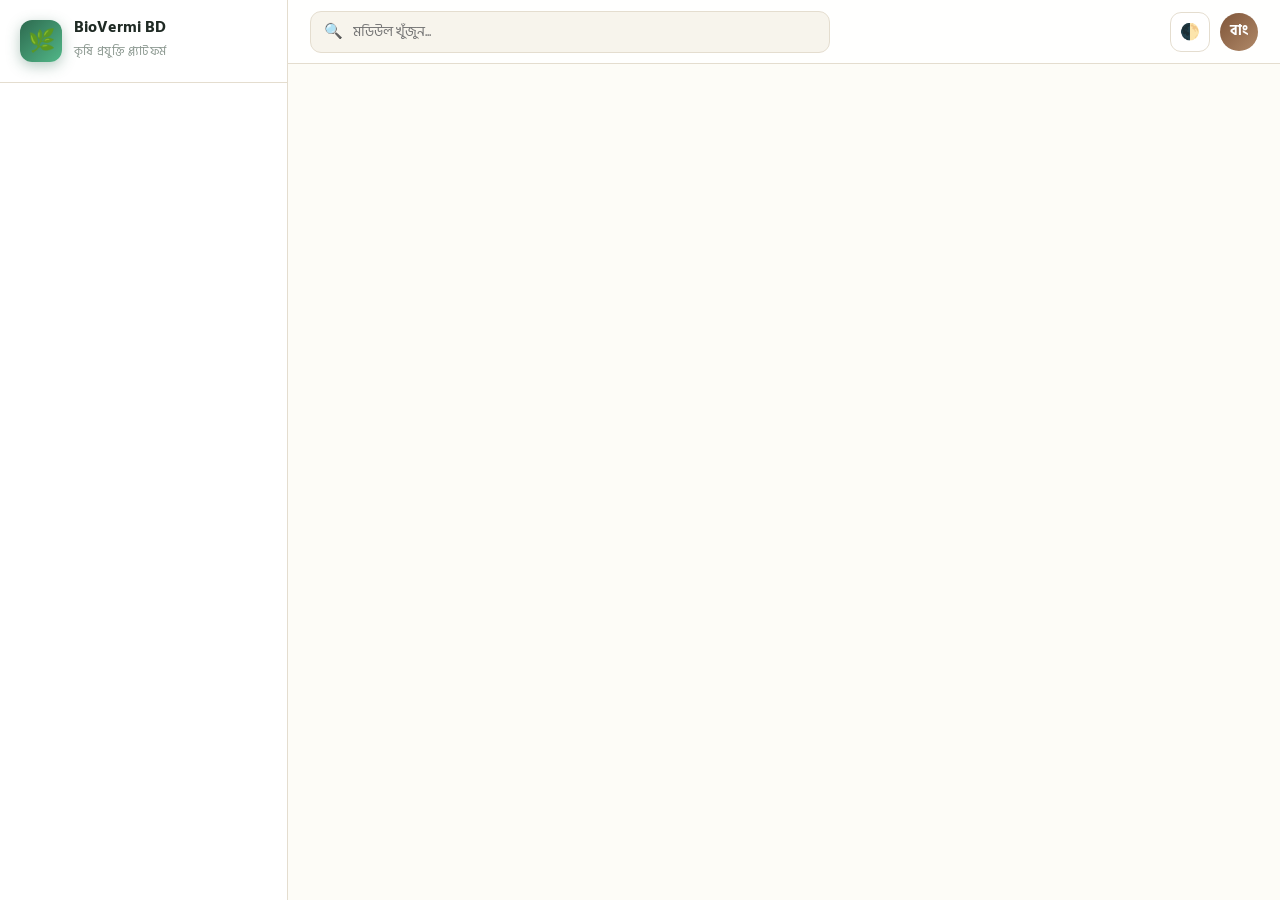
==== biogas.html @ 95ce4d58 "Add biogas.html with initial layout and structure" ====
<!DOCTYPE html>
<html lang="bn">
<head>
<meta charset="UTF-8">
<meta name="viewport" content="width=device-width, initial-scale=1.0">
<title>বায়োগ্যাস — BioVermi Bangladesh</title>
<link rel="stylesheet" href="style.css">
</head>
<body data-page="biogas">
<div class="app">
  <aside class="sidebar" id="sidebar">
    <div class="sidebar-brand">
      <div class="brand-mark">🌿</div>
      <div class="brand-text"><b>BioVermi BD</b><span>কৃষি প্রযুক্তি প্ল্যাটফর্ম</span></div>
    </div>
    <div class="sidebar-scroll"></div>
  </aside>
  <div class="main">
    <header class="topbar">
      <button class="icon-btn hamburger" data-sidebar-toggle>☰</button>
      <div class="search-wrap">
        <span class="s-ico">🔍</span>
        <input id="globalSearch" type="text" placeholder="মডিউল খুঁজুন...">
        <div class="search-results" id="searchResults"></div>
      </div>
      <div class="topbar-right">
        <button class="icon-btn" data-theme-toggle>🌓</button>
        <div class="avatar">বাং</div>
      </div>
    </header>
    <div class="content" id="page-content"></div>
  </div>
</div>
<script src="data.js"></script>
<script src="script.js"></script>
</body>
</html>
---- style.css ----
/* ============================================================
   BioVermi Bangladesh — Premium Design System
   ============================================================ */
@import url('https://fonts.googleapis.com/css2?family=Hind+Siliguri:wght@300;400;500;600;700&family=Inter:wght@300;400;500;600;700&display=swap');

:root{
  --forest:#1b4332; --leaf:#2d6a4f; --leaf-2:#40916c; --leaf-3:#52b788;
  --earth:#7f5539; --earth-2:#9c6644; --gold:#b08968;
  --warm-white:#fdfcf7; --beige:#f2ede3;
  --surface:#ffffff; --surface-2:#f7f4ec;
  --border:#e4ddcf; --border-2:#d9d1bf;
  --text:#1f2a24; --text-2:#4d5b53; --muted:#8a978f;
  --danger:#b23a48; --warn:#c07a1c; --ok:#2d6a4f; --info:#2c6e91;
  --shadow:0 1px 2px rgba(27,67,50,.06),0 4px 16px rgba(27,67,50,.06);
  --shadow-lg:0 10px 40px rgba(27,67,50,.14);
  --radius:14px; --radius-sm:10px; --radius-lg:22px;
  --sidebar-w:288px; --topbar-h:64px;
}
[data-theme="dark"]{
  --forest:#0f2e22; --leaf:#52b788; --leaf-2:#74c69d; --leaf-3:#95d5b2;
  --earth:#a07a52; --earth-2:#b08968; --gold:#d4a373;
  --warm-white:#0b120e; --beige:#111a15;
  --surface:#141e18; --surface-2:#18241d;
  --border:#243029; --border-2:#2e3d34;
  --text:#e9efe9; --text-2:#b3c2b8; --muted:#7f8f85;
  --danger:#e07a86; --warn:#e0a84a; --ok:#74c69d; --info:#6fb3d2;
  --shadow:0 1px 2px rgba(0,0,0,.4),0 4px 16px rgba(0,0,0,.35);
  --shadow-lg:0 10px 40px rgba(0,0,0,.55);
}

*{box-sizing:border-box;margin:0;padding:0}
html{scroll-behavior:smooth}
body{
  font-family:'Hind Siliguri','Inter',system-ui,sans-serif;
  background:var(--warm-white); color:var(--text);
  line-height:1.75; font-size:15.5px;
  transition:background .25s ease,color .25s ease;
}
h1,h2,h3,h4,h5{font-family:'Hind Siliguri','Inter',sans-serif;line-height:1.35;color:var(--text)}
h1{font-size:2rem;font-weight:700}
h2{font-size:1.45rem;font-weight:700}
h3{font-size:1.15rem;font-weight:600}
h4{font-size:1rem;font-weight:600}
a{color:var(--leaf-2);text-decoration:none}
a:hover{color:var(--leaf)}

/* ---------- Layout ---------- */
.app{display:flex;min-height:100vh}
.sidebar{
  width:var(--sidebar-w);flex-shrink:0;background:var(--surface);
  border-right:1px solid var(--border);position:fixed;top:0;left:0;bottom:0;
  display:flex;flex-direction:column;z-index:60;transition:transform .28s ease;
}
.sidebar-brand{
  display:flex;align-items:center;gap:12px;padding:18px 20px;
  border-bottom:1px solid var(--border);
}
.brand-mark{
  width:42px;height:42px;border-radius:12px;flex-shrink:0;
  background:linear-gradient(135deg,var(--leaf) 0%,var(--leaf-3) 100%);
  display:grid;place-items:center;color:#fff;font-size:22px;
  box-shadow:0 4px 14px rgba(45,106,79,.35);
}
.brand-text b{display:block;font-size:1rem;line-height:1.2}
.brand-text span{font-size:11.5px;color:var(--muted);letter-spacing:.3px}
.sidebar-scroll{overflow-y:auto;flex:1;padding:12px 10px 20px}
.sidebar-scroll::-webkit-scrollbar{width:6px}
.sidebar-scroll::-webkit-scrollbar-thumb{background:var(--border-2);border-radius:4px}
.nav-group{margin-bottom:6px}
.nav-group-title{
  font-size:11px;text-transform:uppercase;letter-spacing:1px;
  color:var(--muted);padding:12px 14px 6px;font-weight:600;
}
.nav-item{
  display:flex;align-items:center;gap:11px;padding:9px 13px;border-radius:10px;
  color:var(--text-2);font-size:14.2px;font-weight:500;cursor:pointer;
  transition:.18s; user-select:none;
}
.nav-item:hover{background:var(--surface-2);color:var(--leaf-2)}
.nav-item.active{background:linear-gradient(90deg,rgba(82,183,136,.16),rgba(82,183,136,.04));color:var(--leaf-2);font-weight:600}
.nav-item .ico{font-size:17px;width:22px;text-align:center;flex-shrink:0}
.nav-item .cnt{margin-left:auto;font-size:11px;background:var(--surface-2);color:var(--muted);padding:1px 7px;border-radius:20px}
.nav-sub{display:none;padding-left:8px}
.nav-sub.open{display:block}
.nav-sub .nav-item{padding:7px 13px 7px 40px;font-size:13.4px;color:var(--muted)}
.nav-sub .nav-item:hover{color:var(--leaf-2)}
.nav-sub .nav-item.completed::after{content:'✓';margin-left:auto;color:var(--leaf-3);font-weight:700}

.main{flex:1;margin-left:var(--sidebar-w);min-width:0;display:flex;flex-direction:column}
.topbar{
  height:var(--topbar-h);position:sticky;top:0;z-index:40;
  background:color-mix(in srgb,var(--surface) 85%,transparent);
  backdrop-filter:blur(14px);border-bottom:1px solid var(--border);
  display:flex;align-items:center;gap:14px;padding:0 22px;
}
.icon-btn{
  width:40px;height:40px;border-radius:11px;border:1px solid var(--border);
  background:var(--surface);color:var(--text-2);display:grid;place-items:center;
  cursor:pointer;font-size:16px;transition:.18s;
}
.icon-btn:hover{background:var(--surface-2);color:var(--leaf-2);border-color:var(--leaf-3)}
.hamburger{display:none}
.search-wrap{position:relative;flex:1;max-width:520px}
.search-wrap input{
  width:100%;height:42px;border-radius:11px;border:1px solid var(--border);
  background:var(--surface-2);padding:0 16px 0 42px;font-size:14px;color:var(--text);
  font-family:inherit;outline:none;transition:.18s;
}
.search-wrap input:focus{border-color:var(--leaf-3);background:var(--surface);box-shadow:0 0 0 4px rgba(82,183,136,.12)}
.search-wrap .s-ico{position:absolute;left:14px;top:50%;transform:translateY(-50%);color:var(--muted);font-size:15px}
.search-results{
  position:absolute;top:calc(100% + 8px);left:0;right:0;background:var(--surface);
  border:1px solid var(--border);border-radius:var(--radius);box-shadow:var(--shadow-lg);
  max-height:420px;overflow-y:auto;display:none;z-index:80;
}
.search-results.show{display:block}
.sr-item{padding:11px 16px;border-bottom:1px solid var(--border);cursor:pointer;display:flex;flex-direction:column;gap:2px}
.sr-item:last-child{border-bottom:none}
.sr-item:hover{background:var(--surface-2)}
.sr-item b{font-size:14px;font-weight:600}
.sr-item span{font-size:12.2px;color:var(--muted)}
.topbar-right{margin-left:auto;display:flex;align-items:center;gap:10px}
.avatar{
  width:38px;height:38px;border-radius:50%;background:linear-gradient(135deg,var(--earth),var(--gold));
  display:grid;place-items:center;color:#fff;font-weight:700;font-size:14px;
}

.content{padding:28px 30px 60px;max-width:1240px;width:100%;margin:0 auto}
.page-head{margin-bottom:22px}
.page-head .crumb{font-size:12.5px;color:var(--muted);margin-bottom:6px}
.page-head .crumb a{color:var(--muted)}
.page-head .crumb a:hover{color:var(--leaf-2)}
.page-head h1{margin-bottom:6px}
.page-head p{color:var(--text-2);max-width:760px}

/* ---------- Cards / Stats ---------- */
.card{background:var(--surface);border:1px solid var(--border);border-radius:var(--radius);box-shadow:var(--shadow)}
.card-pad{padding:20px}
.grid{display:grid;gap:16px}
.g4{grid-template-columns:repeat(4,1fr)}
.g3{grid-template-columns:repeat(3,1fr)}
.g2{grid-template-columns:repeat(2,1fr)}
.stat{
  padding:18px 18px 16px;position:relative;overflow:hidden;
  border-radius:var(--radius);background:var(--surface);border:1px solid var(--border);
  box-shadow:var(--shadow);transition:.2s;
}
.stat:hover{transform:translateY(-2px);box-shadow:var(--shadow-lg);border-color:var(--leaf-3)}
.stat .s-top{display:flex;align-items:center;gap:10px;margin-bottom:10px}
.stat .s-ico{width:36px;height:36px;border-radius:10px;display:grid;place-items:center;font-size:17px;background:rgba(82,183,136,.14);color:var(--leaf-2)}
.stat.earth .s-ico{background:rgba(176,137,104,.18);color:var(--earth-2)}
.stat.info .s-ico{background:rgba(44,110,145,.15);color:var(--info)}
.stat.warn .s-ico{background:rgba(192,122,28,.15);color:var(--warn)}
.stat.danger .s-ico{background:rgba(178,58,72,.13);color:var(--danger)}
.stat .s-label{font-size:12.6px;color:var(--muted);font-weight:500}
.stat .s-value{font-size:1.55rem;font-weight:700;line-height:1.2;letter-spacing:-.3px}
.stat .s-sub{font-size:12px;color:var(--muted);margin-top:3px}
.stat .s-tag{position:absolute;top:14px;right:14px;font-size:10px;letter-spacing:.5px;padding:2px 8px;border-radius:20px;background:var(--surface-2);color:var(--muted);text-transform:uppercase;font-weight:600}
.stat .s-tag.real{background:rgba(82,183,136,.18);color:var(--leaf-2)}
.stat .s-tag.demo{background:rgba(192,122,28,.18);color:var(--warn)}

/* ---------- Buttons ---------- */
.btn{
  display:inline-flex;align-items:center;justify-content:center;gap:8px;
  height:42px;padding:0 18px;border-radius:11px;border:1px solid transparent;
  font-family:inherit;font-size:14px;font-weight:600;cursor:pointer;transition:.18s;
  text-decoration:none;white-space:nowrap;
}
.btn-primary{background:linear-gradient(135deg,var(--leaf),var(--leaf-3));color:#fff;box-shadow:0 4px 14px rgba(45,106,79,.28)}
.btn-primary:hover{filter:brightness(1.06);color:#fff;transform:translateY(-1px)}
.btn-ghost{background:var(--surface);border-color:var(--border);color:var(--text-2)}
.btn-ghost:hover{background:var(--surface-2);color:var(--leaf-2);border-color:var(--leaf-3)}
.btn-sm{height:34px;padding:0 13px;font-size:13px;border-radius:9px}
.btn-danger{background:rgba(178,58,72,.1);color:var(--danger);border-color:rgba(178,58,72,.3)}
.btn-danger:hover{background:rgba(178,58,72,.18)}

/* ---------- Hero ---------- */
.hero{
  position:relative;overflow:hidden;border-radius:var(--radius-lg);
  padding:44px 40px;margin-bottom:28px;
  background:
    radial-gradient(120% 120% at 100% 0%,rgba(82,183,136,.20),transparent 55%),
    radial-gradient(120% 120% at 0% 100%,rgba(176,137,104,.16),transparent 55%),
    linear-gradient(135deg,#1b4332 0%,#2d6a4f 55%,#40916c 100%);
  color:#fff;box-shadow:var(--shadow-lg);
}
.hero::after{
  content:'';position:absolute;right:-80px;bottom:-120px;width:340px;height:340px;
  border-radius:50%;background:radial-gradient(circle,rgba(255,255,255,.12),transparent 70%);
}
.hero .eyebrow{display:inline-flex;align-items:center;gap:8px;font-size:12px;letter-spacing:1.4px;text-transform:uppercase;background:rgba(255,255,255,.14);padding:5px 14px;border-radius:20px;margin-bottom:16px;font-weight:600}
.hero h1{color:#fff;font-size:2.2rem;max-width:720px;line-height:1.28;margin-bottom:12px}
.hero p{color:rgba(255,255,255,.86);max-width:640px;margin-bottom:22px}
.hero-actions{display:flex;gap:12px;flex-wrap:wrap}
.hero .btn-primary{background:#fff;color:var(--forest);box-shadow:0 6px 20px rgba(0,0,0,.2)}
.hero .btn-primary:hover{background:#f4f9f5}
.hero .btn-ghost{background:rgba(255,255,255,.12);border-color:rgba(255,255,255,.3);color:#fff}
.hero .btn-ghost:hover{background:rgba(255,255,255,.2);color:#fff}

/* ---------- Module cards ---------- */
.mod-grid{display:grid;grid-template-columns:repeat(auto-fill,minmax(280px,1fr));gap:16px}
.mod-card{
  padding:20px;border-radius:var(--radius);background:var(--surface);
  border:1px solid var(--border);box-shadow:var(--shadow);cursor:pointer;
  transition:.2s;display:flex;flex-direction:column;gap:10px;position:relative;
}
.mod-card:hover{transform:translateY(-3px);box-shadow:var(--shadow-lg);border-color:var(--leaf-3)}
.mod-card .num{
  width:38px;height:38px;border-radius:10px;background:rgba(82,183,136,.14);
  color:var(--leaf-2);display:grid;place-items:center;font-weight:700;font-size:14px;
}
.mod-card h4{font-size:1rem;line-height:1.4}
.mod-card p{font-size:13px;color:var(--text-2);line-height:1.6;margin:0}
.mod-card .meta{margin-top:auto;display:flex;gap:12px;font-size:11.8px;color:var(--muted);padding-top:8px;border-top:1px dashed var(--border)}
.mod-card .done-badge{position:absolute;top:16px;right:16px;font-size:11px;background:rgba(82,183,136,.16);color:var(--leaf-2);padding:2px 9px;border-radius:20px;font-weight:600}

/* ---------- Lesson layout ---------- */
.lesson-layout{display:grid;grid-template-columns:1fr 260px;gap:28px;align-items:start}
.lesson-main{min-width:0}
.lesson-toc{
  position:sticky;top:calc(var(--topbar-h) + 20px);background:var(--surface);
  border:1px solid var(--border);border-radius:var(--radius);padding:16px;font-size:13px;
}
.lesson-toc b{display:block;font-size:12px;text-transform:uppercase;letter-spacing:1px;color:var(--muted);margin-bottom:10px}
.lesson-toc a{display:block;padding:6px 8px;border-radius:7px;color:var(--text-2);font-size:12.8px;line-height:1.4;border-left:2px solid transparent}
.lesson-toc a:hover{background:var(--surface-2);color:var(--leaf-2)}
.lesson-toc a.active{color:var(--leaf-2);border-left-color:var(--leaf-3);background:rgba(82,183,136,.08);font-weight:600}

.objectives{
  background:linear-gradient(135deg,rgba(82,183,136,.10),rgba(176,137,104,.07));
  border:1px solid rgba(82,183,136,.28);border-radius:var(--radius);padding:20px 22px;margin-bottom:24px;
}
.objectives h3{display:flex;align-items:center;gap:8px;margin-bottom:10px;font-size:1.05rem}
.objectives ul{margin:0;padding-left:20px}
.objectives li{margin-bottom:5px;font-size:14px;color:var(--text-2)}

.lesson-meta{display:flex;gap:18px;flex-wrap:wrap;font-size:13px;color:var(--muted);margin:12px 0 22px;padding-bottom:18px;border-bottom:1px solid var(--border)}
.lesson-meta span{display:inline-flex;align-items:center;gap:6px}

.lesson-section{margin-bottom:32px;scroll-margin-top:90px}
.lesson-section h2{
  display:flex;align-items:center;gap:10px;padding-bottom:10px;margin-bottom:14px;
  border-bottom:2px solid var(--border);font-size:1.3rem;
}
.lesson-section h2::before{
  content:'';width:6px;height:22px;border-radius:3px;
  background:linear-gradient(180deg,var(--leaf-3),var(--leaf));flex-shrink:0;
}
.lesson-section p{margin-bottom:12px;color:var(--text-2);font-size:15px}
.lesson-section ul,.lesson-section ol{margin:10px 0 16px 22px;color:var(--text-2)}
.lesson-section li{margin-bottom:6px;font-size:14.6px}

.table-wrap{overflow-x:auto;margin:16px 0;border:1px solid var(--border);border-radius:var(--radius-sm)}
table{width:100%;border-collapse:collapse;font-size:13.6px;background:var(--surface);min-width:520px}
th,td{padding:10px 13px;text-align:left;border-bottom:1px solid var(--border);vertical-align:top}
th{background:var(--surface-2);font-weight:600;color:var(--text);font-size:12.6px;text-transform:uppercase;letter-spacing:.4px}
tr:last-child td{border-bottom:none}
tbody tr:hover{background:rgba(82,183,136,.05)}

.callout{
  border-radius:var(--radius-sm);padding:15px 18px;margin:16px 0;
  border-left:4px solid var(--info);background:rgba(44,110,145,.08);font-size:14px;
}
.callout.warn{border-color:var(--warn);background:rgba(192,122,28,.09)}
.callout.danger{border-color:var(--danger);background:rgba(178,58,72,.08)}
.callout.ok{border-color:var(--ok);background:rgba(45,106,79,.08)}
.callout b{display:block;margin-bottom:4px}

.term-inline{
  border-bottom:1.5px dotted var(--leaf-2);cursor:help;color:var(--leaf-2);font-weight:600;
}

.refs{font-size:13px;color:var(--text-2)}
.refs li{margin-bottom:6px}

.lesson-nav{display:flex;justify-content:space-between;gap:12px;margin-top:36px;padding-top:22px;border-top:1px solid var(--border)}
.lesson-nav a{flex:1;max-width:48%}
.lesson-nav .lbl{display:block;font-size:11px;color:var(--muted);text-transform:uppercase;letter-spacing:.6px;margin-bottom:2px}
.lesson-nav .ttl{font-size:13.6px;font-weight:600;color:var(--text)}

/* ---------- Forms / Calculators ---------- */
.field{margin-bottom:14px}
.field label{display:block;font-size:13px;font-weight:600;margin-bottom:6px;color:var(--text)}
.field .hint{font-size:11.6px;color:var(--muted);margin-top:4px}
.input,select.input{
  width:100%;height:44px;border-radius:10px;border:1px solid var(--border);
  background:var(--surface-2);padding:0 14px;font-size:14px;color:var(--text);font-family:inherit;outline:none;transition:.16s;
}
.input:focus{border-color:var(--leaf-3);background:var(--surface);box-shadow:0 0 0 4px rgba(82,183,136,.13)}
.input.invalid{border-color:var(--danger);background:rgba(178,58,72,.05)}
.err{font-size:12px;color:var(--danger);margin-top:4px;display:none}
.err.show{display:block}

.calc-grid{display:grid;grid-template-columns:1fr 1fr;gap:16px}
.calc-result{
  background:linear-gradient(135deg,rgba(82,183,136,.12),rgba(45,106,79,.06));
  border:1px solid rgba(82,183,136,.3);border-radius:var(--radius);padding:20px;margin-top:16px;
}
.calc-result h4{margin-bottom:12px;display:flex;align-items:center;gap:8px;justify-content:space-between}
.res-row{display:flex;justify-content:space-between;padding:8px 0;border-bottom:1px dashed var(--border);font-size:14px}
.res-row:last-child{border-bottom:none}
.res-row span:first-child{color:var(--text-2)}
.res-row span:last-child{font-weight:700;color:var(--leaf-2)}
.res-badge{font-size:10px;background:var(--surface-2);color:var(--muted);padding:2px 8px;border-radius:20px;letter-spacing:.5px;text-transform:uppercase;font-weight:600}
.res-badge.measured{background:rgba(44,110,145,.16);color:var(--info)}

.steps{font-size:12.6px;color:var(--text-2);background:var(--surface);border:1px dashed var(--border-2);border-radius:10px;padding:12px 14px;margin-top:12px;font-family:'Inter',monospace;line-height:1.7}
.steps code{color:var(--leaf-2);font-weight:600}

.tabs{display:flex;gap:6px;flex-wrap:wrap;margin-bottom:18px;border-bottom:1px solid var(--border);padding-bottom:12px}
.tab{
  padding:7px 15px;border-radius:9px;font-size:13.4px;font-weight:600;cursor:pointer;
  color:var(--text-2);border:1px solid transparent;transition:.16s;background:transparent;font-family:inherit;
}
.tab:hover{background:var(--surface-2);color:var(--leaf-2)}
.tab.active{background:rgba(82,183,136,.14);color:var(--leaf-2);border-color:rgba(82,183,136,.3)}

/* ---------- Charts ---------- */
.chart-box{position:relative;height:280px;width:100%}

/* ---------- Tasks ---------- */
.task{
  display:flex;align-items:center;gap:11px;padding:11px 4px;border-bottom:1px solid var(--border);font-size:14px;
}
.task:last-child{border-bottom:none}
.task input[type=checkbox]{width:17px;height:17px;accent-color:var(--leaf-2);cursor:pointer;flex-shrink:0}
.task.done span{text-decoration:line-through;color:var(--muted)}
.task .badge{margin-left:auto;font-size:10.5px;padding:2px 9px;border-radius:20px;font-weight:600}
.badge-high{background:rgba(178,58,72,.14);color:var(--danger)}
.badge-med{background:rgba(192,122,28,.14);color:var(--warn)}
.badge-low{background:rgba(44,110,145,.14);color:var(--info)}

/* ---------- Glossary ---------- */
.gloss-item{padding:16px 18px;border-bottom:1px solid var(--border)}
.gloss-item:last-child{border-bottom:none}
.gloss-item b{font-size:15px;display:block;margin-bottom:2px}
.gloss-item .bn{font-size:13px;color:var(--leaf-2);font-weight:600;margin-bottom:5px}
.gloss-item p{font-size:13.6px;color:var(--text-2);margin:0}

/* ---------- Toast ---------- */
.toast-wrap{position:fixed;bottom:24px;right:24px;z-index:200;display:flex;flex-direction:column;gap:10px}
.toast{
  background:var(--surface);border:1px solid var(--border);border-left:4px solid var(--leaf-3);
  padding:12px 18px;border-radius:11px;box-shadow:var(--shadow-lg);font-size:13.6px;
  animation:slideIn .3s ease;min-width:240px;max-width:340px;
}
.toast.error{border-left-color:var(--danger)}
.toast.warn{border-left-color:var(--warn)}
@keyframes slideIn{from{transform:translateX(30px);opacity:0}to{transform:translateX(0);opacity:1}}

/* ---------- Progress bar ---------- */
.progress{height:8px;border-radius:20px;background:var(--surface-2);overflow:hidden;margin-top:8px}
.progress > div{height:100%;background:linear-gradient(90deg,var(--leaf-3),var(--leaf));border-radius:20px;transition:width .4s ease}

/* ---------- Empty state ---------- */
.empty{text-align:center;padding:50px 20px;color:var(--muted)}
.empty .em{font-size:40px;margin-bottom:10px}

/* ---------- Responsive ---------- */
@media(max-width:1180px){
  .g4{grid-template-columns:repeat(2,1fr)}
  .lesson-layout{grid-template-columns:1fr}
  .lesson-toc{display:none}
}
@media(max-width:900px){
  .g3{grid-template-columns:repeat(2,1fr)}
  .hero{padding:32px 24px}
  .hero h1{font-size:1.7rem}
}
@media(max-width:760px){
  :root{--sidebar-w:270px}
  .sidebar{transform:translateX(-100%);box-shadow:var(--shadow-lg)}
  .sidebar.open{transform:translateX(0)}
  .main{margin-left:0}
  .hamburger{display:grid}
  .content{padding:20px 16px 60px}
  .g4,.g3,.g2,.calc-grid{grid-template-columns:1fr}
  .search-wrap{max-width:none}
  .mod-grid{grid-template-columns:1fr}
  .hero h1{font-size:1.5rem}
  .lesson-section h2{font-size:1.15rem}
}
@media print{
  .sidebar,.topbar,.lesson-toc,.lesson-nav,.hero-actions,.btn{display:none!important}
  .main{margin:0}
  .content{padding:0}
  .card,.lesson-section{box-shadow:none;border-color:#ccc}
}
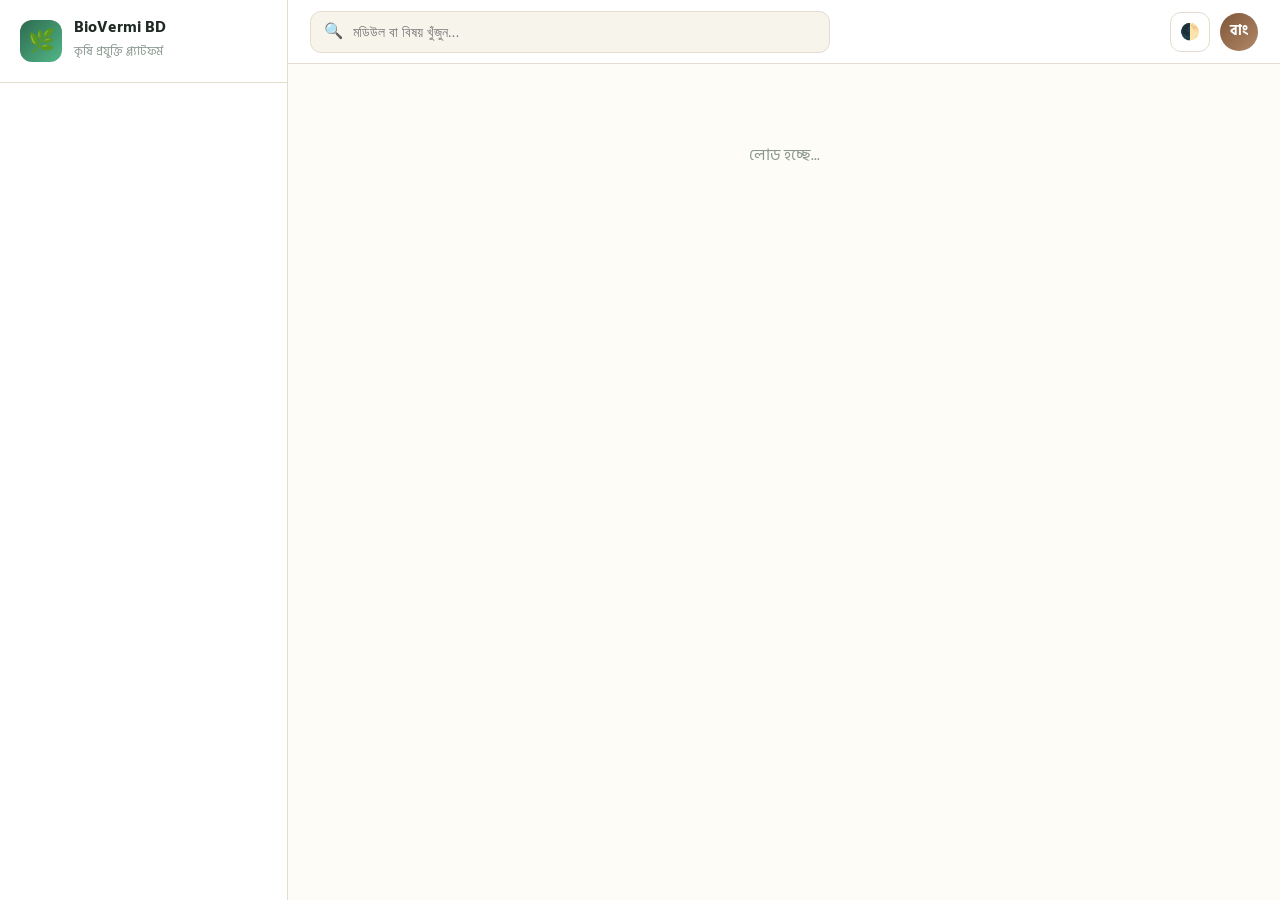
==== commit 4749d920: "Enhance HTML head with SEO improvements Added meta description and updated title for SEO." ====
--- a/biogas.html
+++ b/biogas.html
@@ -1,37 +1,75 @@
 <!DOCTYPE html>
 <html lang="bn">
 <head>
-<meta charset="UTF-8">
-<meta name="viewport" content="width=device-width, initial-scale=1.0">
-<title>বায়োগ্যাস — BioVermi Bangladesh</title>
-<link rel="stylesheet" href="style.css">
+  <meta charset="UTF-8">
+  <meta name="viewport" content="width=device-width, initial-scale=1.0">
+  <title>বায়োগ্যাস মডিউল — BioVermi Bangladesh</title>
+  <meta name="description" content="বায়োগ্যাস উৎপাদন, প্ল্যান্ট ডিজাইন, কাঁচামাল প্রস্তুতি এবং Digestate ব্যবস্থাপনার সম্পূর্ণ বাংলা গাইড।">
+  
+  <!-- ফন্ট -->
+  <link rel="preconnect" href="https://fonts.googleapis.com">
+  <link rel="preconnect" href="https://fonts.gstatic.com" crossorigin>
+  <link href="https://fonts.googleapis.com/css2?family=Hind+Siliguri:wght@300;400;500;600;700&family=Inter:wght@400;500;600&display=swap" rel="stylesheet">
+  
+  <!-- মেইন CSS -->
+  <link rel="stylesheet" href="style.css">
 </head>
-<body data-page="biogas">
+<body data-page="biogas"> <!-- data-page এট্রিবিউটটি script.js-কে জানাবে যে এটি বায়োগ্যাস পেজ -->
+
 <div class="app">
+  
+  <!-- ================= সাইডবার ================= -->
   <aside class="sidebar" id="sidebar">
     <div class="sidebar-brand">
       <div class="brand-mark">🌿</div>
-      <div class="brand-text"><b>BioVermi BD</b><span>কৃষি প্রযুক্তি প্ল্যাটফর্ম</span></div>
+      <div class="brand-text">
+        <b>BioVermi BD</b>
+        <span>কৃষি প্রযুক্তি প্ল্যাটফর্ম</span>
+      </div>
     </div>
-    <div class="sidebar-scroll"></div>
+    <!-- সাইডবারের মেনু script.js থেকে ডাইনামিকালি লোড হবে -->
+    <div class="sidebar-scroll" id="sidebar-nav">
+      <!-- JS Placeholder -->
+    </div>
   </aside>
+
+  <!-- ================= মূল কন্টেন্ট ================= -->
   <div class="main">
+    
+    <!-- টপবার -->
     <header class="topbar">
-      <button class="icon-btn hamburger" data-sidebar-toggle>☰</button>
+      <button class="icon-btn hamburger" onclick="toggleSidebar()" aria-label="মেনু">☰</button>
+      
       <div class="search-wrap">
         <span class="s-ico">🔍</span>
-        <input id="globalSearch" type="text" placeholder="মডিউল খুঁজুন...">
+        <input type="text" id="globalSearch" placeholder="মডিউল বা বিষয় খুঁজুন..." autocomplete="off">
         <div class="search-results" id="searchResults"></div>
       </div>
+
       <div class="topbar-right">
-        <button class="icon-btn" data-theme-toggle>🌓</button>
-        <div class="avatar">বাং</div>
+        <button class="icon-btn" onclick="toggleTheme()" title="ডার্ক/লাইট মোড" aria-label="থিম পরিবর্তন">🌓</button>
+        <div class="avatar" title="ব্যবহারকারী">বাং</div>
       </div>
     </header>
-    <div class="content" id="page-content"></div>
+
+    <!-- ডাইনামিক কন্টেন্ট এরিয়া -->
+    <main class="content" id="page-content">
+      <!-- 
+        এই ডিভের ভেতরে script.js ফাইলটি ডাইনামিকালি কন্টেন্ট লোড করবে। 
+        যদি URL-এ ?module=b1 থাকে, তবে মডিউল ১ এর বিস্তারিত আসবে। 
+        যদি শুধু biogas.html থাকে, তবে ১৬টি বায়োগ্যাস মডিউলের তালিকা আসবে। 
+      -->
+      <div style="text-align: center; padding: 50px; color: var(--muted);">
+        <p>লোড হচ্ছে...</p>
+      </div>
+    </main>
+    
   </div>
 </div>
+
+<!-- গ্লোবাল জাভাস্ক্রিপ্ট ফাইল সমূহ -->
 <script src="data.js"></script>
 <script src="script.js"></script>
+
 </body>
 </html>
--- a/style.css
+++ b/style.css
@@ -1,6 +1,3 @@
-/* ============================================================
-   BioVermi Bangladesh — Premium Design System
-   ============================================================ */
 @import url('https://fonts.googleapis.com/css2?family=Hind+Siliguri:wght@300;400;500;600;700&family=Inter:wght@300;400;500;600;700&display=swap');
 
 :root{
@@ -27,362 +24,100 @@
   --shadow:0 1px 2px rgba(0,0,0,.4),0 4px 16px rgba(0,0,0,.35);
   --shadow-lg:0 10px 40px rgba(0,0,0,.55);
 }
-
 *{box-sizing:border-box;margin:0;padding:0}
 html{scroll-behavior:smooth}
-body{
-  font-family:'Hind Siliguri','Inter',system-ui,sans-serif;
-  background:var(--warm-white); color:var(--text);
-  line-height:1.75; font-size:15.5px;
-  transition:background .25s ease,color .25s ease;
-}
-h1,h2,h3,h4,h5{font-family:'Hind Siliguri','Inter',sans-serif;line-height:1.35;color:var(--text)}
-h1{font-size:2rem;font-weight:700}
-h2{font-size:1.45rem;font-weight:700}
-h3{font-size:1.15rem;font-weight:600}
-h4{font-size:1rem;font-weight:600}
-a{color:var(--leaf-2);text-decoration:none}
-a:hover{color:var(--leaf)}
+body{font-family:'Hind Siliguri','Inter',sans-serif;background:var(--warm-white);color:var(--text);line-height:1.75;font-size:15.5px;transition:background .25s,color .25s;}
+h1,h2,h3,h4{line-height:1.35;color:var(--text)} h1{font-size:2rem;font-weight:700} h2{font-size:1.45rem;font-weight:700} h3{font-size:1.15rem;font-weight:600}
+a{color:var(--leaf-2);text-decoration:none} button{font-family:inherit;cursor:pointer;border:none;background:none;color:inherit}
 
-/* ---------- Layout ---------- */
+/* Layout */
 .app{display:flex;min-height:100vh}
-.sidebar{
-  width:var(--sidebar-w);flex-shrink:0;background:var(--surface);
-  border-right:1px solid var(--border);position:fixed;top:0;left:0;bottom:0;
-  display:flex;flex-direction:column;z-index:60;transition:transform .28s ease;
-}
-.sidebar-brand{
-  display:flex;align-items:center;gap:12px;padding:18px 20px;
-  border-bottom:1px solid var(--border);
-}
-.brand-mark{
-  width:42px;height:42px;border-radius:12px;flex-shrink:0;
-  background:linear-gradient(135deg,var(--leaf) 0%,var(--leaf-3) 100%);
-  display:grid;place-items:center;color:#fff;font-size:22px;
-  box-shadow:0 4px 14px rgba(45,106,79,.35);
-}
-.brand-text b{display:block;font-size:1rem;line-height:1.2}
-.brand-text span{font-size:11.5px;color:var(--muted);letter-spacing:.3px}
+.sidebar{width:var(--sidebar-w);flex-shrink:0;background:var(--surface);border-right:1px solid var(--border);position:fixed;top:0;left:0;bottom:0;display:flex;flex-direction:column;z-index:60;transition:transform .28s ease;}
+.sidebar-brand{display:flex;align-items:center;gap:12px;padding:18px 20px;border-bottom:1px solid var(--border);}
+.brand-mark{width:42px;height:42px;border-radius:12px;background:linear-gradient(135deg,var(--leaf),var(--leaf-3));display:grid;place-items:center;color:#fff;font-size:22px;}
+.brand-text b{display:block;font-size:1rem;line-height:1.2} .brand-text span{font-size:11.5px;color:var(--muted);}
 .sidebar-scroll{overflow-y:auto;flex:1;padding:12px 10px 20px}
-.sidebar-scroll::-webkit-scrollbar{width:6px}
-.sidebar-scroll::-webkit-scrollbar-thumb{background:var(--border-2);border-radius:4px}
-.nav-group{margin-bottom:6px}
-.nav-group-title{
-  font-size:11px;text-transform:uppercase;letter-spacing:1px;
-  color:var(--muted);padding:12px 14px 6px;font-weight:600;
-}
-.nav-item{
-  display:flex;align-items:center;gap:11px;padding:9px 13px;border-radius:10px;
-  color:var(--text-2);font-size:14.2px;font-weight:500;cursor:pointer;
-  transition:.18s; user-select:none;
-}
+.sidebar-scroll::-webkit-scrollbar{width:6px} .sidebar-scroll::-webkit-scrollbar-thumb{background:var(--border-2);border-radius:4px}
+.nav-group{margin-bottom:6px} .nav-group-title{font-size:11px;text-transform:uppercase;letter-spacing:1px;color:var(--muted);padding:12px 14px 6px;font-weight:600;}
+.nav-item{display:flex;align-items:center;gap:11px;padding:9px 13px;border-radius:10px;color:var(--text-2);font-size:14.2px;font-weight:500;cursor:pointer;transition:.18s;}
 .nav-item:hover{background:var(--surface-2);color:var(--leaf-2)}
 .nav-item.active{background:linear-gradient(90deg,rgba(82,183,136,.16),rgba(82,183,136,.04));color:var(--leaf-2);font-weight:600}
 .nav-item .ico{font-size:17px;width:22px;text-align:center;flex-shrink:0}
-.nav-item .cnt{margin-left:auto;font-size:11px;background:var(--surface-2);color:var(--muted);padding:1px 7px;border-radius:20px}
-.nav-sub{display:none;padding-left:8px}
-.nav-sub.open{display:block}
 .nav-sub .nav-item{padding:7px 13px 7px 40px;font-size:13.4px;color:var(--muted)}
-.nav-sub .nav-item:hover{color:var(--leaf-2)}
-.nav-sub .nav-item.completed::after{content:'✓';margin-left:auto;color:var(--leaf-3);font-weight:700}
+.main{flex:1;margin-left:var(--sidebar-w);min-width:0;display:flex;flex-direction:column}
 
-.main{flex:1;margin-left:var(--sidebar-w);min-width:0;display:flex;flex-direction:column}
-.topbar{
-  height:var(--topbar-h);position:sticky;top:0;z-index:40;
-  background:color-mix(in srgb,var(--surface) 85%,transparent);
-  backdrop-filter:blur(14px);border-bottom:1px solid var(--border);
-  display:flex;align-items:center;gap:14px;padding:0 22px;
-}
-.icon-btn{
-  width:40px;height:40px;border-radius:11px;border:1px solid var(--border);
-  background:var(--surface);color:var(--text-2);display:grid;place-items:center;
-  cursor:pointer;font-size:16px;transition:.18s;
-}
-.icon-btn:hover{background:var(--surface-2);color:var(--leaf-2);border-color:var(--leaf-3)}
+/* Topbar */
+.topbar{height:var(--topbar-h);position:sticky;top:0;z-index:40;background:var(--surface);border-bottom:1px solid var(--border);display:flex;align-items:center;gap:14px;padding:0 22px;}
+.icon-btn{width:40px;height:40px;border-radius:11px;border:1px solid var(--border);background:var(--surface);color:var(--text-2);display:grid;place-items:center;font-size:16px;}
+.icon-btn:hover{background:var(--surface-2);color:var(--leaf-2);}
 .hamburger{display:none}
 .search-wrap{position:relative;flex:1;max-width:520px}
-.search-wrap input{
-  width:100%;height:42px;border-radius:11px;border:1px solid var(--border);
-  background:var(--surface-2);padding:0 16px 0 42px;font-size:14px;color:var(--text);
-  font-family:inherit;outline:none;transition:.18s;
-}
-.search-wrap input:focus{border-color:var(--leaf-3);background:var(--surface);box-shadow:0 0 0 4px rgba(82,183,136,.12)}
-.search-wrap .s-ico{position:absolute;left:14px;top:50%;transform:translateY(-50%);color:var(--muted);font-size:15px}
-.search-results{
-  position:absolute;top:calc(100% + 8px);left:0;right:0;background:var(--surface);
-  border:1px solid var(--border);border-radius:var(--radius);box-shadow:var(--shadow-lg);
-  max-height:420px;overflow-y:auto;display:none;z-index:80;
-}
+.search-wrap input{width:100%;height:42px;border-radius:11px;border:1px solid var(--border);background:var(--surface-2);padding:0 16px 0 42px;font-size:14px;color:var(--text);outline:none;}
+.search-wrap input:focus{border-color:var(--leaf-3);background:var(--surface);}
+.search-wrap .s-ico{position:absolute;left:14px;top:50%;transform:translateY(-50%);color:var(--muted);}
+.search-results{position:absolute;top:calc(100% + 8px);left:0;right:0;background:var(--surface);border:1px solid var(--border);border-radius:var(--radius);box-shadow:var(--shadow-lg);max-height:420px;overflow-y:auto;display:none;z-index:80;}
 .search-results.show{display:block}
-.sr-item{padding:11px 16px;border-bottom:1px solid var(--border);cursor:pointer;display:flex;flex-direction:column;gap:2px}
-.sr-item:last-child{border-bottom:none}
-.sr-item:hover{background:var(--surface-2)}
-.sr-item b{font-size:14px;font-weight:600}
-.sr-item span{font-size:12.2px;color:var(--muted)}
-.topbar-right{margin-left:auto;display:flex;align-items:center;gap:10px}
-.avatar{
-  width:38px;height:38px;border-radius:50%;background:linear-gradient(135deg,var(--earth),var(--gold));
-  display:grid;place-items:center;color:#fff;font-weight:700;font-size:14px;
-}
+.sr-item{padding:11px 16px;border-bottom:1px solid var(--border);cursor:pointer;display:flex;flex-direction:column;}
+.sr-item:hover{background:var(--surface-2)} .sr-item b{font-size:14px;} .sr-item span{font-size:12.2px;color:var(--muted);}
+.topbar-right{margin-left:auto;display:flex;align-items:center;gap:10px;}
+.avatar{width:38px;height:38px;border-radius:50%;background:linear-gradient(135deg,var(--earth),var(--gold));display:grid;place-items:center;color:#fff;font-weight:700;font-size:14px;}
+.content{padding:28px 30px 60px;max-width:1240px;width:100%;margin:0 auto}
 
-.content{padding:28px 30px 60px;max-width:1240px;width:100%;margin:0 auto}
-.page-head{margin-bottom:22px}
-.page-head .crumb{font-size:12.5px;color:var(--muted);margin-bottom:6px}
-.page-head .crumb a{color:var(--muted)}
-.page-head .crumb a:hover{color:var(--leaf-2)}
-.page-head h1{margin-bottom:6px}
-.page-head p{color:var(--text-2);max-width:760px}
+/* UI Elements */
+.card{background:var(--surface);border:1px solid var(--border);border-radius:var(--radius);box-shadow:var(--shadow);}
+.card-pad{padding:20px} .grid{display:grid;gap:16px} .g4{grid-template-columns:repeat(4,1fr)} .g3{grid-template-columns:repeat(3,1fr)} .g2{grid-template-columns:repeat(2,1fr)}
+.stat{padding:18px 18px 16px;position:relative;border-radius:var(--radius);background:var(--surface);border:1px solid var(--border);box-shadow:var(--shadow);}
+.stat .s-top{display:flex;align-items:center;gap:10px;margin-bottom:10px} .stat .s-ico{width:36px;height:36px;border-radius:10px;display:grid;place-items:center;font-size:17px;background:rgba(82,183,136,.14);color:var(--leaf-2)}
+.stat.info .s-ico{background:rgba(44,110,145,.15);color:var(--info)} .stat.earth .s-ico{background:rgba(176,137,104,.18);color:var(--earth-2)} .stat.warn .s-ico{background:rgba(192,122,28,.15);color:var(--warn)}
+.stat .s-label{font-size:12.6px;color:var(--muted);font-weight:500} .stat .s-value{font-size:1.55rem;font-weight:700;line-height:1.2} .stat .s-sub{font-size:12px;color:var(--muted);margin-top:3px}
 
-/* ---------- Cards / Stats ---------- */
-.card{background:var(--surface);border:1px solid var(--border);border-radius:var(--radius);box-shadow:var(--shadow)}
-.card-pad{padding:20px}
-.grid{display:grid;gap:16px}
-.g4{grid-template-columns:repeat(4,1fr)}
-.g3{grid-template-columns:repeat(3,1fr)}
-.g2{grid-template-columns:repeat(2,1fr)}
-.stat{
-  padding:18px 18px 16px;position:relative;overflow:hidden;
-  border-radius:var(--radius);background:var(--surface);border:1px solid var(--border);
-  box-shadow:var(--shadow);transition:.2s;
-}
-.stat:hover{transform:translateY(-2px);box-shadow:var(--shadow-lg);border-color:var(--leaf-3)}
-.stat .s-top{display:flex;align-items:center;gap:10px;margin-bottom:10px}
-.stat .s-ico{width:36px;height:36px;border-radius:10px;display:grid;place-items:center;font-size:17px;background:rgba(82,183,136,.14);color:var(--leaf-2)}
-.stat.earth .s-ico{background:rgba(176,137,104,.18);color:var(--earth-2)}
-.stat.info .s-ico{background:rgba(44,110,145,.15);color:var(--info)}
-.stat.warn .s-ico{background:rgba(192,122,28,.15);color:var(--warn)}
-.stat.danger .s-ico{background:rgba(178,58,72,.13);color:var(--danger)}
-.stat .s-label{font-size:12.6px;color:var(--muted);font-weight:500}
-.stat .s-value{font-size:1.55rem;font-weight:700;line-height:1.2;letter-spacing:-.3px}
-.stat .s-sub{font-size:12px;color:var(--muted);margin-top:3px}
-.stat .s-tag{position:absolute;top:14px;right:14px;font-size:10px;letter-spacing:.5px;padding:2px 8px;border-radius:20px;background:var(--surface-2);color:var(--muted);text-transform:uppercase;font-weight:600}
-.stat .s-tag.real{background:rgba(82,183,136,.18);color:var(--leaf-2)}
-.stat .s-tag.demo{background:rgba(192,122,28,.18);color:var(--warn)}
+.btn{display:inline-flex;align-items:center;justify-content:center;gap:8px;height:42px;padding:0 18px;border-radius:11px;font-size:14px;font-weight:600;transition:.18s;}
+.btn-primary{background:linear-gradient(135deg,var(--leaf),var(--leaf-3));color:#fff;} .btn-primary:hover{transform:translateY(-1px);filter:brightness(1.05);}
+.btn-ghost{background:var(--surface);border:1px solid var(--border);color:var(--text-2)} .btn-ghost:hover{background:var(--surface-2);color:var(--leaf-2);border-color:var(--leaf-3)}
+.btn-sm{height:32px;padding:0 12px;font-size:12.5px;}
 
-/* ---------- Buttons ---------- */
-.btn{
-  display:inline-flex;align-items:center;justify-content:center;gap:8px;
-  height:42px;padding:0 18px;border-radius:11px;border:1px solid transparent;
-  font-family:inherit;font-size:14px;font-weight:600;cursor:pointer;transition:.18s;
-  text-decoration:none;white-space:nowrap;
-}
-.btn-primary{background:linear-gradient(135deg,var(--leaf),var(--leaf-3));color:#fff;box-shadow:0 4px 14px rgba(45,106,79,.28)}
-.btn-primary:hover{filter:brightness(1.06);color:#fff;transform:translateY(-1px)}
-.btn-ghost{background:var(--surface);border-color:var(--border);color:var(--text-2)}
-.btn-ghost:hover{background:var(--surface-2);color:var(--leaf-2);border-color:var(--leaf-3)}
-.btn-sm{height:34px;padding:0 13px;font-size:13px;border-radius:9px}
-.btn-danger{background:rgba(178,58,72,.1);color:var(--danger);border-color:rgba(178,58,72,.3)}
-.btn-danger:hover{background:rgba(178,58,72,.18)}
+.hero{position:relative;border-radius:var(--radius-lg);padding:44px 40px;margin-bottom:28px;background:linear-gradient(135deg,#1b4332 0%,#2d6a4f 55%,#40916c 100%);color:#fff;box-shadow:var(--shadow-lg);}
+.hero .eyebrow{display:inline-block;font-size:12px;background:rgba(255,255,255,.14);padding:5px 14px;border-radius:20px;margin-bottom:16px;}
+.hero h1{color:#fff;font-size:2.2rem;max-width:720px;line-height:1.28;margin-bottom:12px;} .hero p{color:rgba(255,255,255,.86);max-width:640px;margin-bottom:22px;}
+.hero-actions{display:flex;gap:12px;flex-wrap:wrap;} .hero .btn-primary{background:#fff;color:var(--forest);} .hero .btn-ghost{background:rgba(255,255,255,.12);border-color:rgba(255,255,255,.3);color:#fff;}
 
-/* ---------- Hero ---------- */
-.hero{
-  position:relative;overflow:hidden;border-radius:var(--radius-lg);
-  padding:44px 40px;margin-bottom:28px;
-  background:
-    radial-gradient(120% 120% at 100% 0%,rgba(82,183,136,.20),transparent 55%),
-    radial-gradient(120% 120% at 0% 100%,rgba(176,137,104,.16),transparent 55%),
-    linear-gradient(135deg,#1b4332 0%,#2d6a4f 55%,#40916c 100%);
-  color:#fff;box-shadow:var(--shadow-lg);
-}
-.hero::after{
-  content:'';position:absolute;right:-80px;bottom:-120px;width:340px;height:340px;
-  border-radius:50%;background:radial-gradient(circle,rgba(255,255,255,.12),transparent 70%);
-}
-.hero .eyebrow{display:inline-flex;align-items:center;gap:8px;font-size:12px;letter-spacing:1.4px;text-transform:uppercase;background:rgba(255,255,255,.14);padding:5px 14px;border-radius:20px;margin-bottom:16px;font-weight:600}
-.hero h1{color:#fff;font-size:2.2rem;max-width:720px;line-height:1.28;margin-bottom:12px}
-.hero p{color:rgba(255,255,255,.86);max-width:640px;margin-bottom:22px}
-.hero-actions{display:flex;gap:12px;flex-wrap:wrap}
-.hero .btn-primary{background:#fff;color:var(--forest);box-shadow:0 6px 20px rgba(0,0,0,.2)}
-.hero .btn-primary:hover{background:#f4f9f5}
-.hero .btn-ghost{background:rgba(255,255,255,.12);border-color:rgba(255,255,255,.3);color:#fff}
-.hero .btn-ghost:hover{background:rgba(255,255,255,.2);color:#fff}
+.mod-grid{display:grid;grid-template-columns:repeat(auto-fill,minmax(280px,1fr));gap:16px}
+.mod-card{padding:20px;border-radius:var(--radius);background:var(--surface);border:1px solid var(--border);box-shadow:var(--shadow);cursor:pointer;transition:.2s;display:flex;flex-direction:column;gap:10px;}
+.mod-card:hover{transform:translateY(-3px);box-shadow:var(--shadow-lg);border-color:var(--leaf-3)}
+.mod-card .num{width:38px;height:38px;border-radius:10px;background:rgba(82,183,136,.14);color:var(--leaf-2);display:grid;place-items:center;font-weight:700;font-size:14px;}
+.mod-card h4{font-size:1rem;line-height:1.4} .mod-card p{font-size:13px;color:var(--text-2);line-height:1.6;margin:0}
+.mod-card .meta{margin-top:auto;display:flex;gap:12px;font-size:11.8px;color:var(--muted);padding-top:8px;border-top:1px dashed var(--border)}
 
-/* ---------- Module cards ---------- */
-.mod-grid{display:grid;grid-template-columns:repeat(auto-fill,minmax(280px,1fr));gap:16px}
-.mod-card{
-  padding:20px;border-radius:var(--radius);background:var(--surface);
-  border:1px solid var(--border);box-shadow:var(--shadow);cursor:pointer;
-  transition:.2s;display:flex;flex-direction:column;gap:10px;position:relative;
-}
-.mod-card:hover{transform:translateY(-3px);box-shadow:var(--shadow-lg);border-color:var(--leaf-3)}
-.mod-card .num{
-  width:38px;height:38px;border-radius:10px;background:rgba(82,183,136,.14);
-  color:var(--leaf-2);display:grid;place-items:center;font-weight:700;font-size:14px;
-}
-.mod-card h4{font-size:1rem;line-height:1.4}
-.mod-card p{font-size:13px;color:var(--text-2);line-height:1.6;margin:0}
-.mod-card .meta{margin-top:auto;display:flex;gap:12px;font-size:11.8px;color:var(--muted);padding-top:8px;border-top:1px dashed var(--border)}
-.mod-card .done-badge{position:absolute;top:16px;right:16px;font-size:11px;background:rgba(82,183,136,.16);color:var(--leaf-2);padding:2px 9px;border-radius:20px;font-weight:600}
+/* Lesson */
+.lesson-layout{display:grid;grid-template-columns:1fr 260px;gap:28px;align-items:start}
+.lesson-toc{position:sticky;top:calc(var(--topbar-h) + 20px);background:var(--surface);border:1px solid var(--border);border-radius:var(--radius);padding:16px;}
+.lesson-toc b{display:block;font-size:12px;text-transform:uppercase;color:var(--muted);margin-bottom:10px}
+.lesson-toc a{display:block;padding:6px 8px;border-radius:7px;color:var(--text-2);font-size:12.8px;cursor:pointer;border-left:2px solid transparent;}
+.lesson-toc a:hover{background:var(--surface-2);color:var(--leaf-2)}
+.lesson-section{margin-bottom:32px;}
+.lesson-section h2{display:flex;align-items:center;gap:10px;padding-bottom:10px;margin-bottom:14px;border-bottom:2px solid var(--border);}
+.lesson-section h2::before{content:'';width:6px;height:22px;border-radius:3px;background:var(--leaf-3);}
+.lesson-section p{margin-bottom:12px;color:var(--text-2);} .lesson-section ul{margin:10px 0 16px 22px;color:var(--text-2);}
+.table-wrap{overflow-x:auto;margin:16px 0;border:1px solid var(--border);border-radius:var(--radius-sm)}
+table{width:100%;border-collapse:collapse;font-size:13.6px;background:var(--surface);} th,td{padding:10px;text-align:left;border-bottom:1px solid var(--border);} th{background:var(--surface-2);}
+.callout{border-radius:var(--radius-sm);padding:15px 18px;margin:16px 0;border-left:4px solid var(--info);background:rgba(44,110,145,.08);} .callout.warn{border-color:var(--warn);background:rgba(192,122,28,.09)} .callout.danger{border-color:var(--danger);background:rgba(178,58,72,.08)}
 
-/* ---------- Lesson layout ---------- */
-.lesson-layout{display:grid;grid-template-columns:1fr 260px;gap:28px;align-items:start}
-.lesson-main{min-width:0}
-.lesson-toc{
-  position:sticky;top:calc(var(--topbar-h) + 20px);background:var(--surface);
-  border:1px solid var(--border);border-radius:var(--radius);padding:16px;font-size:13px;
-}
-.lesson-toc b{display:block;font-size:12px;text-transform:uppercase;letter-spacing:1px;color:var(--muted);margin-bottom:10px}
-.lesson-toc a{display:block;padding:6px 8px;border-radius:7px;color:var(--text-2);font-size:12.8px;line-height:1.4;border-left:2px solid transparent}
-.lesson-toc a:hover{background:var(--surface-2);color:var(--leaf-2)}
-.lesson-toc a.active{color:var(--leaf-2);border-left-color:var(--leaf-3);background:rgba(82,183,136,.08);font-weight:600}
+/* Forms */
+.field{margin-bottom:14px} .field label{display:block;font-size:13px;font-weight:600;margin-bottom:6px;}
+.input{width:100%;height:44px;border-radius:10px;border:1px solid var(--border);background:var(--surface-2);padding:0 14px;font-size:14px;color:var(--text);outline:none;}
+.input:focus{border-color:var(--leaf-3);background:var(--surface);}
+.calc-grid{display:grid;grid-template-columns:1fr 1fr;gap:16px}
+.calc-result{background:rgba(82,183,136,.1);border:1px solid var(--leaf-3);border-radius:var(--radius);padding:20px;margin-top:16px;}
+.res-row{display:flex;justify-content:space-between;padding:8px 0;border-bottom:1px dashed var(--border);} .res-row span:last-child{font-weight:700;color:var(--leaf-2)}
 
-.objectives{
-  background:linear-gradient(135deg,rgba(82,183,136,.10),rgba(176,137,104,.07));
-  border:1px solid rgba(82,183,136,.28);border-radius:var(--radius);padding:20px 22px;margin-bottom:24px;
-}
-.objectives h3{display:flex;align-items:center;gap:8px;margin-bottom:10px;font-size:1.05rem}
-.objectives ul{margin:0;padding-left:20px}
-.objectives li{margin-bottom:5px;font-size:14px;color:var(--text-2)}
-
-.lesson-meta{display:flex;gap:18px;flex-wrap:wrap;font-size:13px;color:var(--muted);margin:12px 0 22px;padding-bottom:18px;border-bottom:1px solid var(--border)}
-.lesson-meta span{display:inline-flex;align-items:center;gap:6px}
-
-.lesson-section{margin-bottom:32px;scroll-margin-top:90px}
-.lesson-section h2{
-  display:flex;align-items:center;gap:10px;padding-bottom:10px;margin-bottom:14px;
-  border-bottom:2px solid var(--border);font-size:1.3rem;
-}
-.lesson-section h2::before{
-  content:'';width:6px;height:22px;border-radius:3px;
-  background:linear-gradient(180deg,var(--leaf-3),var(--leaf));flex-shrink:0;
-}
-.lesson-section p{margin-bottom:12px;color:var(--text-2);font-size:15px}
-.lesson-section ul,.lesson-section ol{margin:10px 0 16px 22px;color:var(--text-2)}
-.lesson-section li{margin-bottom:6px;font-size:14.6px}
-
-.table-wrap{overflow-x:auto;margin:16px 0;border:1px solid var(--border);border-radius:var(--radius-sm)}
-table{width:100%;border-collapse:collapse;font-size:13.6px;background:var(--surface);min-width:520px}
-th,td{padding:10px 13px;text-align:left;border-bottom:1px solid var(--border);vertical-align:top}
-th{background:var(--surface-2);font-weight:600;color:var(--text);font-size:12.6px;text-transform:uppercase;letter-spacing:.4px}
-tr:last-child td{border-bottom:none}
-tbody tr:hover{background:rgba(82,183,136,.05)}
-
-.callout{
-  border-radius:var(--radius-sm);padding:15px 18px;margin:16px 0;
-  border-left:4px solid var(--info);background:rgba(44,110,145,.08);font-size:14px;
-}
-.callout.warn{border-color:var(--warn);background:rgba(192,122,28,.09)}
-.callout.danger{border-color:var(--danger);background:rgba(178,58,72,.08)}
-.callout.ok{border-color:var(--ok);background:rgba(45,106,79,.08)}
-.callout b{display:block;margin-bottom:4px}
-
-.term-inline{
-  border-bottom:1.5px dotted var(--leaf-2);cursor:help;color:var(--leaf-2);font-weight:600;
-}
-
-.refs{font-size:13px;color:var(--text-2)}
-.refs li{margin-bottom:6px}
-
-.lesson-nav{display:flex;justify-content:space-between;gap:12px;margin-top:36px;padding-top:22px;border-top:1px solid var(--border)}
-.lesson-nav a{flex:1;max-width:48%}
-.lesson-nav .lbl{display:block;font-size:11px;color:var(--muted);text-transform:uppercase;letter-spacing:.6px;margin-bottom:2px}
-.lesson-nav .ttl{font-size:13.6px;font-weight:600;color:var(--text)}
-
-/* ---------- Forms / Calculators ---------- */
-.field{margin-bottom:14px}
-.field label{display:block;font-size:13px;font-weight:600;margin-bottom:6px;color:var(--text)}
-.field .hint{font-size:11.6px;color:var(--muted);margin-top:4px}
-.input,select.input{
-  width:100%;height:44px;border-radius:10px;border:1px solid var(--border);
-  background:var(--surface-2);padding:0 14px;font-size:14px;color:var(--text);font-family:inherit;outline:none;transition:.16s;
-}
-.input:focus{border-color:var(--leaf-3);background:var(--surface);box-shadow:0 0 0 4px rgba(82,183,136,.13)}
-.input.invalid{border-color:var(--danger);background:rgba(178,58,72,.05)}
-.err{font-size:12px;color:var(--danger);margin-top:4px;display:none}
-.err.show{display:block}
-
-.calc-grid{display:grid;grid-template-columns:1fr 1fr;gap:16px}
-.calc-result{
-  background:linear-gradient(135deg,rgba(82,183,136,.12),rgba(45,106,79,.06));
-  border:1px solid rgba(82,183,136,.3);border-radius:var(--radius);padding:20px;margin-top:16px;
-}
-.calc-result h4{margin-bottom:12px;display:flex;align-items:center;gap:8px;justify-content:space-between}
-.res-row{display:flex;justify-content:space-between;padding:8px 0;border-bottom:1px dashed var(--border);font-size:14px}
-.res-row:last-child{border-bottom:none}
-.res-row span:first-child{color:var(--text-2)}
-.res-row span:last-child{font-weight:700;color:var(--leaf-2)}
-.res-badge{font-size:10px;background:var(--surface-2);color:var(--muted);padding:2px 8px;border-radius:20px;letter-spacing:.5px;text-transform:uppercase;font-weight:600}
-.res-badge.measured{background:rgba(44,110,145,.16);color:var(--info)}
-
-.steps{font-size:12.6px;color:var(--text-2);background:var(--surface);border:1px dashed var(--border-2);border-radius:10px;padding:12px 14px;margin-top:12px;font-family:'Inter',monospace;line-height:1.7}
-.steps code{color:var(--leaf-2);font-weight:600}
-
+/* Tabs */
 .tabs{display:flex;gap:6px;flex-wrap:wrap;margin-bottom:18px;border-bottom:1px solid var(--border);padding-bottom:12px}
-.tab{
-  padding:7px 15px;border-radius:9px;font-size:13.4px;font-weight:600;cursor:pointer;
-  color:var(--text-2);border:1px solid transparent;transition:.16s;background:transparent;font-family:inherit;
-}
-.tab:hover{background:var(--surface-2);color:var(--leaf-2)}
+.tab{padding:7px 15px;border-radius:9px;font-weight:600;color:var(--text-2);border:1px solid transparent;}
 .tab.active{background:rgba(82,183,136,.14);color:var(--leaf-2);border-color:rgba(82,183,136,.3)}
 
-/* ---------- Charts ---------- */
-.chart-box{position:relative;height:280px;width:100%}
-
-/* ---------- Tasks ---------- */
-.task{
-  display:flex;align-items:center;gap:11px;padding:11px 4px;border-bottom:1px solid var(--border);font-size:14px;
+/* Responsive */
+@media(max-width:900px){
+  .g4,.g3,.g2,.calc-grid,.lesson-layout{grid-template-columns:1fr}
+  .sidebar{transform:translateX(-100%);} .sidebar.open{transform:translateX(0)} .main{margin-left:0} .hamburger{display:grid}
+  .lesson-toc{display:none} .hero{padding:32px 24px}
 }
-.task:last-child{border-bottom:none}
-.task input[type=checkbox]{width:17px;height:17px;accent-color:var(--leaf-2);cursor:pointer;flex-shrink:0}
-.task.done span{text-decoration:line-through;color:var(--muted)}
-.task .badge{margin-left:auto;font-size:10.5px;padding:2px 9px;border-radius:20px;font-weight:600}
-.badge-high{background:rgba(178,58,72,.14);color:var(--danger)}
-.badge-med{background:rgba(192,122,28,.14);color:var(--warn)}
-.badge-low{background:rgba(44,110,145,.14);color:var(--info)}
-
-/* ---------- Glossary ---------- */
-.gloss-item{padding:16px 18px;border-bottom:1px solid var(--border)}
-.gloss-item:last-child{border-bottom:none}
-.gloss-item b{font-size:15px;display:block;margin-bottom:2px}
-.gloss-item .bn{font-size:13px;color:var(--leaf-2);font-weight:600;margin-bottom:5px}
-.gloss-item p{font-size:13.6px;color:var(--text-2);margin:0}
-
-/* ---------- Toast ---------- */
-.toast-wrap{position:fixed;bottom:24px;right:24px;z-index:200;display:flex;flex-direction:column;gap:10px}
-.toast{
-  background:var(--surface);border:1px solid var(--border);border-left:4px solid var(--leaf-3);
-  padding:12px 18px;border-radius:11px;box-shadow:var(--shadow-lg);font-size:13.6px;
-  animation:slideIn .3s ease;min-width:240px;max-width:340px;
-}
-.toast.error{border-left-color:var(--danger)}
-.toast.warn{border-left-color:var(--warn)}
-@keyframes slideIn{from{transform:translateX(30px);opacity:0}to{transform:translateX(0);opacity:1}}
-
-/* ---------- Progress bar ---------- */
-.progress{height:8px;border-radius:20px;background:var(--surface-2);overflow:hidden;margin-top:8px}
-.progress > div{height:100%;background:linear-gradient(90deg,var(--leaf-3),var(--leaf));border-radius:20px;transition:width .4s ease}
-
-/* ---------- Empty state ---------- */
-.empty{text-align:center;padding:50px 20px;color:var(--muted)}
-.empty .em{font-size:40px;margin-bottom:10px}
-
-/* ---------- Responsive ---------- */
-@media(max-width:1180px){
-  .g4{grid-template-columns:repeat(2,1fr)}
-  .lesson-layout{grid-template-columns:1fr}
-  .lesson-toc{display:none}
-}
-@media(max-width:900px){
-  .g3{grid-template-columns:repeat(2,1fr)}
-  .hero{padding:32px 24px}
-  .hero h1{font-size:1.7rem}
-}
-@media(max-width:760px){
-  :root{--sidebar-w:270px}
-  .sidebar{transform:translateX(-100%);box-shadow:var(--shadow-lg)}
-  .sidebar.open{transform:translateX(0)}
-  .main{margin-left:0}
-  .hamburger{display:grid}
-  .content{padding:20px 16px 60px}
-  .g4,.g3,.g2,.calc-grid{grid-template-columns:1fr}
-  .search-wrap{max-width:none}
-  .mod-grid{grid-template-columns:1fr}
-  .hero h1{font-size:1.5rem}
-  .lesson-section h2{font-size:1.15rem}
-}
-@media print{
-  .sidebar,.topbar,.lesson-toc,.lesson-nav,.hero-actions,.btn{display:none!important}
-  .main{margin:0}
-  .content{padding:0}
-  .card,.lesson-section{box-shadow:none;border-color:#ccc}
-}
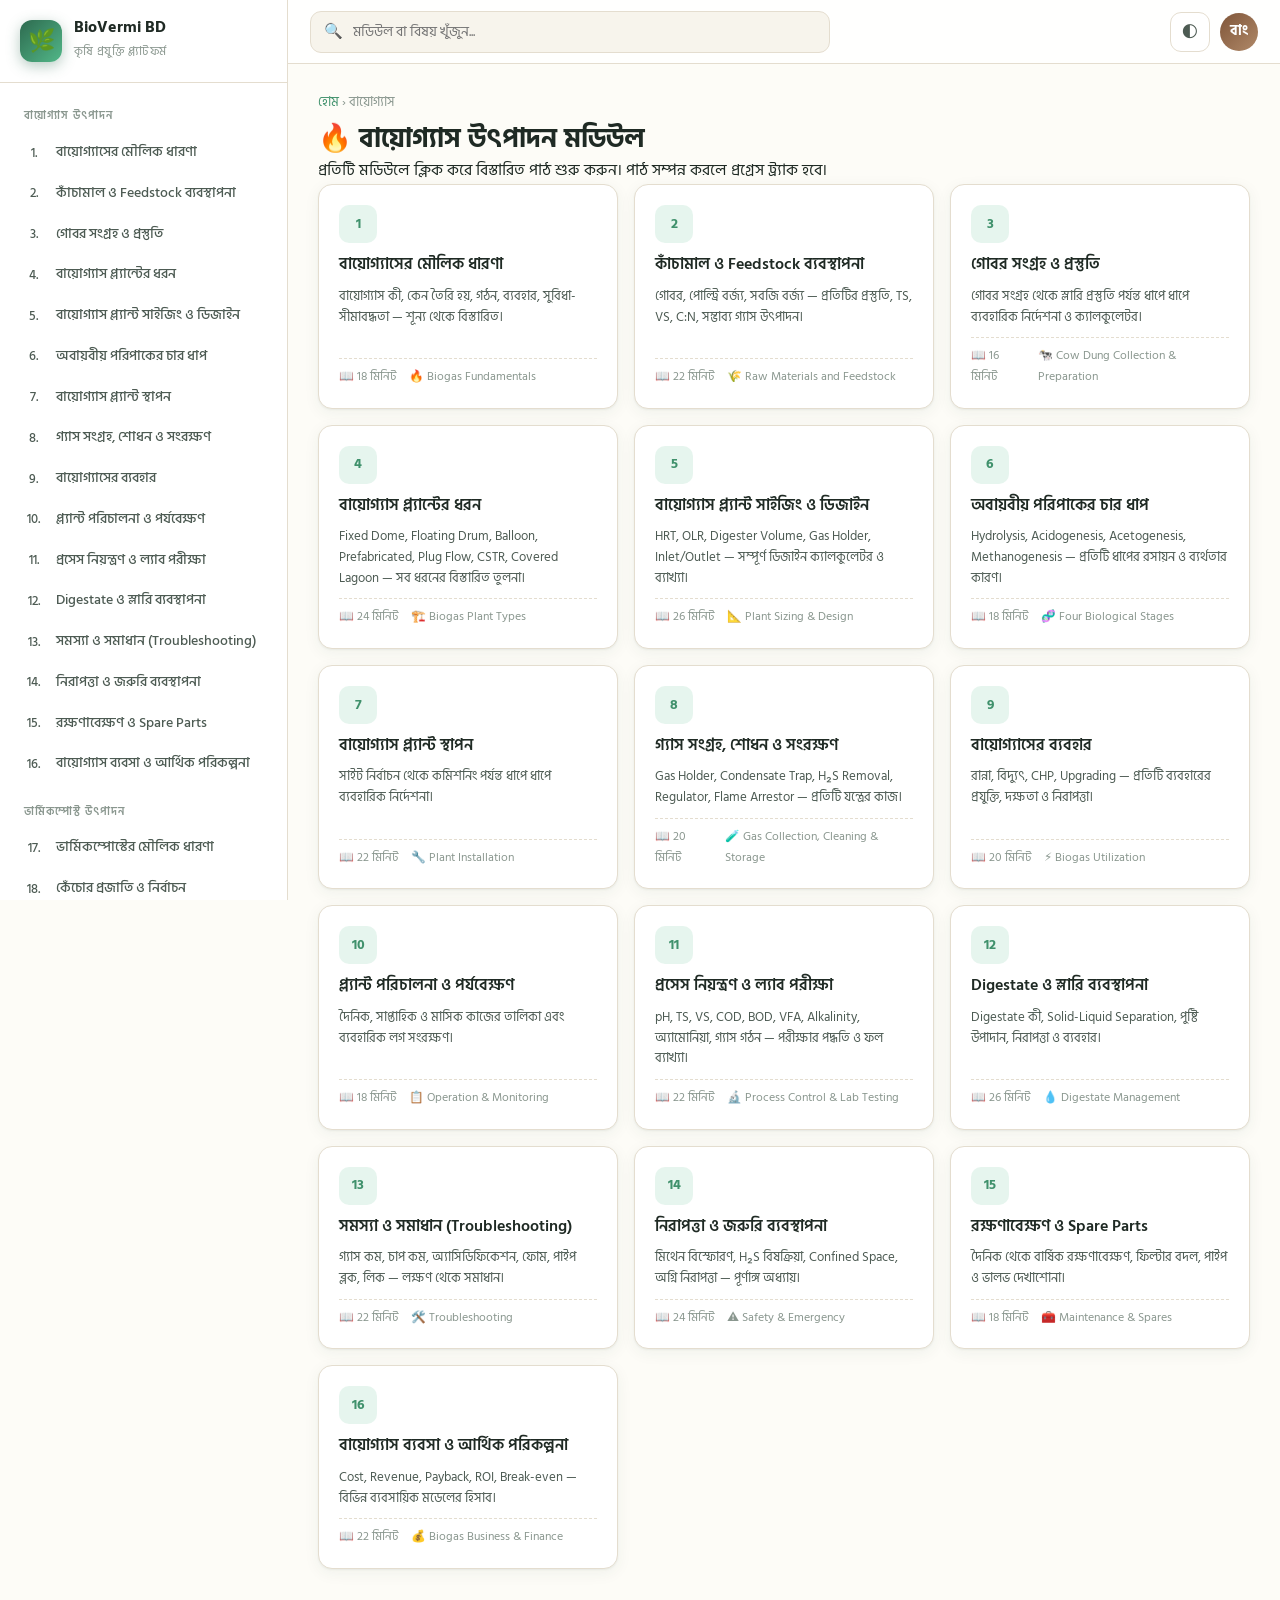
==== commit 829c0347: "Update biogas.html" ====
--- a/biogas.html
+++ b/biogas.html
@@ -69,7 +69,9 @@
 
 <!-- গ্লোবাল জাভাস্ক্রিপ্ট ফাইল সমূহ -->
 <script src="data.js"></script>
+<script src="content-extra.js"></script>
 <script src="script.js"></script>
+<script src="farm.js"></script>
 
 </body>
 </html>
--- a/style.css
+++ b/style.css
@@ -1,123 +1,371 @@
+/* ============================================================
+   BioVermi Bangladesh — Premium Design System (CSS)
+   ============================================================ */
 @import url('https://fonts.googleapis.com/css2?family=Hind+Siliguri:wght@300;400;500;600;700&family=Inter:wght@300;400;500;600;700&display=swap');
 
-:root{
-  --forest:#1b4332; --leaf:#2d6a4f; --leaf-2:#40916c; --leaf-3:#52b788;
-  --earth:#7f5539; --earth-2:#9c6644; --gold:#b08968;
-  --warm-white:#fdfcf7; --beige:#f2ede3;
-  --surface:#ffffff; --surface-2:#f7f4ec;
-  --border:#e4ddcf; --border-2:#d9d1bf;
-  --text:#1f2a24; --text-2:#4d5b53; --muted:#8a978f;
-  --danger:#b23a48; --warn:#c07a1c; --ok:#2d6a4f; --info:#2c6e91;
-  --shadow:0 1px 2px rgba(27,67,50,.06),0 4px 16px rgba(27,67,50,.06);
-  --shadow-lg:0 10px 40px rgba(27,67,50,.14);
-  --radius:14px; --radius-sm:10px; --radius-lg:22px;
-  --sidebar-w:288px; --topbar-h:64px;
-}
-[data-theme="dark"]{
-  --forest:#0f2e22; --leaf:#52b788; --leaf-2:#74c69d; --leaf-3:#95d5b2;
-  --earth:#a07a52; --earth-2:#b08968; --gold:#d4a373;
-  --warm-white:#0b120e; --beige:#111a15;
-  --surface:#141e18; --surface-2:#18241d;
-  --border:#243029; --border-2:#2e3d34;
-  --text:#e9efe9; --text-2:#b3c2b8; --muted:#7f8f85;
-  --danger:#e07a86; --warn:#e0a84a; --ok:#74c69d; --info:#6fb3d2;
-  --shadow:0 1px 2px rgba(0,0,0,.4),0 4px 16px rgba(0,0,0,.35);
-  --shadow-lg:0 10px 40px rgba(0,0,0,.55);
-}
-*{box-sizing:border-box;margin:0;padding:0}
-html{scroll-behavior:smooth}
-body{font-family:'Hind Siliguri','Inter',sans-serif;background:var(--warm-white);color:var(--text);line-height:1.75;font-size:15.5px;transition:background .25s,color .25s;}
-h1,h2,h3,h4{line-height:1.35;color:var(--text)} h1{font-size:2rem;font-weight:700} h2{font-size:1.45rem;font-weight:700} h3{font-size:1.15rem;font-weight:600}
-a{color:var(--leaf-2);text-decoration:none} button{font-family:inherit;cursor:pointer;border:none;background:none;color:inherit}
-
-/* Layout */
-.app{display:flex;min-height:100vh}
-.sidebar{width:var(--sidebar-w);flex-shrink:0;background:var(--surface);border-right:1px solid var(--border);position:fixed;top:0;left:0;bottom:0;display:flex;flex-direction:column;z-index:60;transition:transform .28s ease;}
-.sidebar-brand{display:flex;align-items:center;gap:12px;padding:18px 20px;border-bottom:1px solid var(--border);}
-.brand-mark{width:42px;height:42px;border-radius:12px;background:linear-gradient(135deg,var(--leaf),var(--leaf-3));display:grid;place-items:center;color:#fff;font-size:22px;}
-.brand-text b{display:block;font-size:1rem;line-height:1.2} .brand-text span{font-size:11.5px;color:var(--muted);}
-.sidebar-scroll{overflow-y:auto;flex:1;padding:12px 10px 20px}
-.sidebar-scroll::-webkit-scrollbar{width:6px} .sidebar-scroll::-webkit-scrollbar-thumb{background:var(--border-2);border-radius:4px}
-.nav-group{margin-bottom:6px} .nav-group-title{font-size:11px;text-transform:uppercase;letter-spacing:1px;color:var(--muted);padding:12px 14px 6px;font-weight:600;}
-.nav-item{display:flex;align-items:center;gap:11px;padding:9px 13px;border-radius:10px;color:var(--text-2);font-size:14.2px;font-weight:500;cursor:pointer;transition:.18s;}
-.nav-item:hover{background:var(--surface-2);color:var(--leaf-2)}
-.nav-item.active{background:linear-gradient(90deg,rgba(82,183,136,.16),rgba(82,183,136,.04));color:var(--leaf-2);font-weight:600}
-.nav-item .ico{font-size:17px;width:22px;text-align:center;flex-shrink:0}
-.nav-sub .nav-item{padding:7px 13px 7px 40px;font-size:13.4px;color:var(--muted)}
-.main{flex:1;margin-left:var(--sidebar-w);min-width:0;display:flex;flex-direction:column}
-
-/* Topbar */
-.topbar{height:var(--topbar-h);position:sticky;top:0;z-index:40;background:var(--surface);border-bottom:1px solid var(--border);display:flex;align-items:center;gap:14px;padding:0 22px;}
-.icon-btn{width:40px;height:40px;border-radius:11px;border:1px solid var(--border);background:var(--surface);color:var(--text-2);display:grid;place-items:center;font-size:16px;}
-.icon-btn:hover{background:var(--surface-2);color:var(--leaf-2);}
-.hamburger{display:none}
-.search-wrap{position:relative;flex:1;max-width:520px}
-.search-wrap input{width:100%;height:42px;border-radius:11px;border:1px solid var(--border);background:var(--surface-2);padding:0 16px 0 42px;font-size:14px;color:var(--text);outline:none;}
-.search-wrap input:focus{border-color:var(--leaf-3);background:var(--surface);}
-.search-wrap .s-ico{position:absolute;left:14px;top:50%;transform:translateY(-50%);color:var(--muted);}
-.search-results{position:absolute;top:calc(100% + 8px);left:0;right:0;background:var(--surface);border:1px solid var(--border);border-radius:var(--radius);box-shadow:var(--shadow-lg);max-height:420px;overflow-y:auto;display:none;z-index:80;}
-.search-results.show{display:block}
-.sr-item{padding:11px 16px;border-bottom:1px solid var(--border);cursor:pointer;display:flex;flex-direction:column;}
-.sr-item:hover{background:var(--surface-2)} .sr-item b{font-size:14px;} .sr-item span{font-size:12.2px;color:var(--muted);}
-.topbar-right{margin-left:auto;display:flex;align-items:center;gap:10px;}
-.avatar{width:38px;height:38px;border-radius:50%;background:linear-gradient(135deg,var(--earth),var(--gold));display:grid;place-items:center;color:#fff;font-weight:700;font-size:14px;}
-.content{padding:28px 30px 60px;max-width:1240px;width:100%;margin:0 auto}
-
-/* UI Elements */
-.card{background:var(--surface);border:1px solid var(--border);border-radius:var(--radius);box-shadow:var(--shadow);}
-.card-pad{padding:20px} .grid{display:grid;gap:16px} .g4{grid-template-columns:repeat(4,1fr)} .g3{grid-template-columns:repeat(3,1fr)} .g2{grid-template-columns:repeat(2,1fr)}
-.stat{padding:18px 18px 16px;position:relative;border-radius:var(--radius);background:var(--surface);border:1px solid var(--border);box-shadow:var(--shadow);}
-.stat .s-top{display:flex;align-items:center;gap:10px;margin-bottom:10px} .stat .s-ico{width:36px;height:36px;border-radius:10px;display:grid;place-items:center;font-size:17px;background:rgba(82,183,136,.14);color:var(--leaf-2)}
-.stat.info .s-ico{background:rgba(44,110,145,.15);color:var(--info)} .stat.earth .s-ico{background:rgba(176,137,104,.18);color:var(--earth-2)} .stat.warn .s-ico{background:rgba(192,122,28,.15);color:var(--warn)}
-.stat .s-label{font-size:12.6px;color:var(--muted);font-weight:500} .stat .s-value{font-size:1.55rem;font-weight:700;line-height:1.2} .stat .s-sub{font-size:12px;color:var(--muted);margin-top:3px}
-
-.btn{display:inline-flex;align-items:center;justify-content:center;gap:8px;height:42px;padding:0 18px;border-radius:11px;font-size:14px;font-weight:600;transition:.18s;}
-.btn-primary{background:linear-gradient(135deg,var(--leaf),var(--leaf-3));color:#fff;} .btn-primary:hover{transform:translateY(-1px);filter:brightness(1.05);}
-.btn-ghost{background:var(--surface);border:1px solid var(--border);color:var(--text-2)} .btn-ghost:hover{background:var(--surface-2);color:var(--leaf-2);border-color:var(--leaf-3)}
-.btn-sm{height:32px;padding:0 12px;font-size:12.5px;}
-
-.hero{position:relative;border-radius:var(--radius-lg);padding:44px 40px;margin-bottom:28px;background:linear-gradient(135deg,#1b4332 0%,#2d6a4f 55%,#40916c 100%);color:#fff;box-shadow:var(--shadow-lg);}
-.hero .eyebrow{display:inline-block;font-size:12px;background:rgba(255,255,255,.14);padding:5px 14px;border-radius:20px;margin-bottom:16px;}
-.hero h1{color:#fff;font-size:2.2rem;max-width:720px;line-height:1.28;margin-bottom:12px;} .hero p{color:rgba(255,255,255,.86);max-width:640px;margin-bottom:22px;}
-.hero-actions{display:flex;gap:12px;flex-wrap:wrap;} .hero .btn-primary{background:#fff;color:var(--forest);} .hero .btn-ghost{background:rgba(255,255,255,.12);border-color:rgba(255,255,255,.3);color:#fff;}
-
-.mod-grid{display:grid;grid-template-columns:repeat(auto-fill,minmax(280px,1fr));gap:16px}
-.mod-card{padding:20px;border-radius:var(--radius);background:var(--surface);border:1px solid var(--border);box-shadow:var(--shadow);cursor:pointer;transition:.2s;display:flex;flex-direction:column;gap:10px;}
-.mod-card:hover{transform:translateY(-3px);box-shadow:var(--shadow-lg);border-color:var(--leaf-3)}
-.mod-card .num{width:38px;height:38px;border-radius:10px;background:rgba(82,183,136,.14);color:var(--leaf-2);display:grid;place-items:center;font-weight:700;font-size:14px;}
-.mod-card h4{font-size:1rem;line-height:1.4} .mod-card p{font-size:13px;color:var(--text-2);line-height:1.6;margin:0}
-.mod-card .meta{margin-top:auto;display:flex;gap:12px;font-size:11.8px;color:var(--muted);padding-top:8px;border-top:1px dashed var(--border)}
-
-/* Lesson */
-.lesson-layout{display:grid;grid-template-columns:1fr 260px;gap:28px;align-items:start}
-.lesson-toc{position:sticky;top:calc(var(--topbar-h) + 20px);background:var(--surface);border:1px solid var(--border);border-radius:var(--radius);padding:16px;}
-.lesson-toc b{display:block;font-size:12px;text-transform:uppercase;color:var(--muted);margin-bottom:10px}
-.lesson-toc a{display:block;padding:6px 8px;border-radius:7px;color:var(--text-2);font-size:12.8px;cursor:pointer;border-left:2px solid transparent;}
-.lesson-toc a:hover{background:var(--surface-2);color:var(--leaf-2)}
-.lesson-section{margin-bottom:32px;}
-.lesson-section h2{display:flex;align-items:center;gap:10px;padding-bottom:10px;margin-bottom:14px;border-bottom:2px solid var(--border);}
-.lesson-section h2::before{content:'';width:6px;height:22px;border-radius:3px;background:var(--leaf-3);}
-.lesson-section p{margin-bottom:12px;color:var(--text-2);} .lesson-section ul{margin:10px 0 16px 22px;color:var(--text-2);}
-.table-wrap{overflow-x:auto;margin:16px 0;border:1px solid var(--border);border-radius:var(--radius-sm)}
-table{width:100%;border-collapse:collapse;font-size:13.6px;background:var(--surface);} th,td{padding:10px;text-align:left;border-bottom:1px solid var(--border);} th{background:var(--surface-2);}
-.callout{border-radius:var(--radius-sm);padding:15px 18px;margin:16px 0;border-left:4px solid var(--info);background:rgba(44,110,145,.08);} .callout.warn{border-color:var(--warn);background:rgba(192,122,28,.09)} .callout.danger{border-color:var(--danger);background:rgba(178,58,72,.08)}
-
-/* Forms */
-.field{margin-bottom:14px} .field label{display:block;font-size:13px;font-weight:600;margin-bottom:6px;}
-.input{width:100%;height:44px;border-radius:10px;border:1px solid var(--border);background:var(--surface-2);padding:0 14px;font-size:14px;color:var(--text);outline:none;}
-.input:focus{border-color:var(--leaf-3);background:var(--surface);}
-.calc-grid{display:grid;grid-template-columns:1fr 1fr;gap:16px}
-.calc-result{background:rgba(82,183,136,.1);border:1px solid var(--leaf-3);border-radius:var(--radius);padding:20px;margin-top:16px;}
-.res-row{display:flex;justify-content:space-between;padding:8px 0;border-bottom:1px dashed var(--border);} .res-row span:last-child{font-weight:700;color:var(--leaf-2)}
-
-/* Tabs */
-.tabs{display:flex;gap:6px;flex-wrap:wrap;margin-bottom:18px;border-bottom:1px solid var(--border);padding-bottom:12px}
-.tab{padding:7px 15px;border-radius:9px;font-weight:600;color:var(--text-2);border:1px solid transparent;}
-.tab.active{background:rgba(82,183,136,.14);color:var(--leaf-2);border-color:rgba(82,183,136,.3)}
-
-/* Responsive */
-@media(max-width:900px){
-  .g4,.g3,.g2,.calc-grid,.lesson-layout{grid-template-columns:1fr}
-  .sidebar{transform:translateX(-100%);} .sidebar.open{transform:translateX(0)} .main{margin-left:0} .hamburger{display:grid}
-  .lesson-toc{display:none} .hero{padding:32px 24px}
-}
+:root {
+  --forest: #1b4332; 
+  --leaf: #2d6a4f; 
+  --leaf-2: #40916c; 
+  --leaf-3: #52b788;
+  --earth: #7f5539; 
+  --earth-2: #9c6644; 
+  --gold: #b08968;
+  --warm-white: #fdfcf7; 
+  --beige: #f2ede3;
+  --surface: #ffffff; 
+  --surface-2: #f7f4ec;
+  --border: #e4ddcf; 
+  --border-2: #d9d1bf;
+  --text: #1f2a24; 
+  --text-2: #4d5b53; 
+  --muted: #8a978f;
+  --danger: #b23a48; 
+  --warn: #c07a1c; 
+  --ok: #2d6a4f; 
+  --info: #2c6e91;
+  --shadow: 0 1px 2px rgba(27,67,50,.06), 0 4px 16px rgba(27,67,50,.06);
+  --shadow-lg: 0 10px 40px rgba(27,67,50,.14);
+  --radius: 14px; 
+  --radius-sm: 10px; 
+  --radius-lg: 22px;
+  --sidebar-w: 288px; 
+  --topbar-h: 64px;
+}
+
+/* ডার্ক মোড কালার প্যালেট */
+[data-theme="dark"] {
+  --forest: #0f2e22; 
+  --leaf: #52b788; 
+  --leaf-2: #74c69d; 
+  --leaf-3: #95d5b2;
+  --earth: #a07a52; 
+  --earth-2: #b08968; 
+  --gold: #d4a373;
+  --warm-white: #0b120e; 
+  --beige: #111a15;
+  --surface: #141e18; 
+  --surface-2: #18241d;
+  --border: #243029; 
+  --border-2: #2e3d34;
+  --text: #e9efe9; 
+  --text-2: #b3c2b8; 
+  --muted: #7f8f85;
+  --danger: #e07a86; 
+  --warn: #e0a84a; 
+  --ok: #74c69d; 
+  --info: #6fb3d2;
+  --shadow: 0 1px 2px rgba(0,0,0,.4), 0 4px 16px rgba(0,0,0,.35);
+  --shadow-lg: 0 10px 40px rgba(0,0,0,.55);
+}
+
+/* বেসিক রিসেট */
+* { box-sizing: border-box; margin: 0; padding: 0; }
+html { scroll-behavior: smooth; }
+body {
+  font-family: 'Hind Siliguri', 'Inter', system-ui, sans-serif;
+  background: var(--warm-white); 
+  color: var(--text);
+  line-height: 1.75; 
+  font-size: 15.5px;
+  transition: background .25s ease, color .25s ease;
+}
+h1, h2, h3, h4, h5 { line-height: 1.35; color: var(--text); }
+h1 { font-size: 2rem; font-weight: 700; }
+h2 { font-size: 1.45rem; font-weight: 700; }
+h3 { font-size: 1.15rem; font-weight: 600; }
+h4 { font-size: 1rem; font-weight: 600; }
+a { color: var(--leaf-2); text-decoration: none; transition: color 0.2s; }
+a:hover { color: var(--leaf); }
+button { font-family: inherit; cursor: pointer; border: none; background: none; color: inherit; }
+
+/* ============================================================
+   লেআউট (Layout)
+   ============================================================ */
+.app { display: flex; min-height: 100vh; }
+.sidebar {
+  width: var(--sidebar-w); flex-shrink: 0; background: var(--surface);
+  border-right: 1px solid var(--border); position: fixed; top: 0; left: 0; bottom: 0;
+  display: flex; flex-direction: column; z-index: 60; transition: transform .28s ease;
+}
+.sidebar-brand {
+  display: flex; align-items: center; gap: 12px; padding: 18px 20px;
+  border-bottom: 1px solid var(--border);
+}
+.brand-mark {
+  width: 42px; height: 42px; border-radius: 12px; flex-shrink: 0;
+  background: linear-gradient(135deg, var(--leaf) 0%, var(--leaf-3) 100%);
+  display: grid; place-items: center; color: #fff; font-size: 22px;
+  box-shadow: 0 4px 14px rgba(45,106,79,.35);
+}
+.brand-text b { display: block; font-size: 1rem; line-height: 1.2; }
+.brand-text span { font-size: 11.5px; color: var(--muted); letter-spacing: .3px; }
+.sidebar-scroll { overflow-y: auto; flex: 1; padding: 12px 10px 20px; }
+.sidebar-scroll::-webkit-scrollbar { width: 6px; }
+.sidebar-scroll::-webkit-scrollbar-thumb { background: var(--border-2); border-radius: 4px; }
+
+.nav-group { margin-bottom: 6px; }
+.nav-group-title {
+  font-size: 11px; text-transform: uppercase; letter-spacing: 1px;
+  color: var(--muted); padding: 12px 14px 6px; font-weight: 600;
+}
+.nav-item {
+  display: flex; align-items: center; gap: 11px; padding: 9px 13px; border-radius: 10px;
+  color: var(--text-2); font-size: 14.2px; font-weight: 500; cursor: pointer;
+  transition: .18s; user-select: none; text-decoration: none;
+}
+.nav-item:hover { background: var(--surface-2); color: var(--leaf-2); }
+.nav-item.active {
+  background: linear-gradient(90deg, rgba(82,183,136,.16), rgba(82,183,136,.04));
+  color: var(--leaf-2); font-weight: 600;
+}
+.nav-item .ico { font-size: 17px; width: 22px; text-align: center; flex-shrink: 0; }
+
+.main { flex: 1; margin-left: var(--sidebar-w); min-width: 0; display: flex; flex-direction: column; }
+
+/* ============================================================
+   টপবার (Topbar)
+   ============================================================ */
+.topbar {
+  height: var(--topbar-h); position: sticky; top: 0; z-index: 40;
+  background: color-mix(in srgb, var(--surface) 85%, transparent);
+  backdrop-filter: blur(14px); border-bottom: 1px solid var(--border);
+  display: flex; align-items: center; gap: 14px; padding: 0 22px;
+}
+.icon-btn {
+  width: 40px; height: 40px; border-radius: 11px; border: 1px solid var(--border);
+  background: var(--surface); color: var(--text-2); display: grid; place-items: center;
+  cursor: pointer; font-size: 16px; transition: .18s;
+}
+.icon-btn:hover { background: var(--surface-2); color: var(--leaf-2); border-color: var(--leaf-3); }
+.hamburger { display: none; }
+
+.search-wrap { position: relative; flex: 1; max-width: 520px; }
+.search-wrap input {
+  width: 100%; height: 42px; border-radius: 11px; border: 1px solid var(--border);
+  background: var(--surface-2); padding: 0 16px 0 42px; font-size: 14px; color: var(--text);
+  font-family: inherit; outline: none; transition: .18s;
+}
+.search-wrap input:focus { border-color: var(--leaf-3); background: var(--surface); box-shadow: 0 0 0 4px rgba(82,183,136,.12); }
+.search-wrap .s-ico { position: absolute; left: 14px; top: 50%; transform: translateY(-50%); color: var(--muted); font-size: 15px; }
+.search-results {
+  position: absolute; top: calc(100% + 8px); left: 0; right: 0; background: var(--surface);
+  border: 1px solid var(--border); border-radius: var(--radius); box-shadow: var(--shadow-lg);
+  max-height: 420px; overflow-y: auto; display: none; z-index: 80;
+}
+.search-results.show { display: block; }
+.sr-item { padding: 11px 16px; border-bottom: 1px solid var(--border); cursor: pointer; display: flex; flex-direction: column; gap: 2px; color: var(--text); }
+.sr-item:last-child { border-bottom: none; }
+.sr-item:hover { background: var(--surface-2); }
+.sr-item b { font-size: 14px; font-weight: 600; }
+.sr-item span { font-size: 12.2px; color: var(--muted); }
+
+.topbar-right { margin-left: auto; display: flex; align-items: center; gap: 10px; }
+.avatar {
+  width: 38px; height: 38px; border-radius: 50%; background: linear-gradient(135deg, var(--earth), var(--gold));
+  display: grid; place-items: center; color: #fff; font-weight: 700; font-size: 14px;
+}
+.content { padding: 28px 30px 60px; max-width: 1240px; width: 100%; margin: 0 auto; }
+
+/* ============================================================
+   UI এলিমেন্টস (Cards & Buttons)
+   ============================================================ */
+.card { background: var(--surface); border: 1px solid var(--border); border-radius: var(--radius); box-shadow: var(--shadow); }
+.card-pad { padding: 20px; }
+.grid { display: grid; gap: 16px; }
+.g4 { grid-template-columns: repeat(4, 1fr); }
+.g3 { grid-template-columns: repeat(3, 1fr); }
+.g2 { grid-template-columns: repeat(2, 1fr); }
+
+.stat {
+  padding: 18px 18px 16px; position: relative; overflow: hidden;
+  border-radius: var(--radius); background: var(--surface); border: 1px solid var(--border);
+  box-shadow: var(--shadow); transition: .2s;
+}
+.stat:hover { transform: translateY(-2px); box-shadow: var(--shadow-lg); border-color: var(--leaf-3); }
+.stat .s-top { display: flex; align-items: center; gap: 10px; margin-bottom: 10px; }
+.stat .s-ico { width: 36px; height: 36px; border-radius: 10px; display: grid; place-items: center; font-size: 17px; background: rgba(82,183,136,.14); color: var(--leaf-2); }
+.stat.info .s-ico { background: rgba(44,110,145,.15); color: var(--info); }
+.stat.earth .s-ico { background: rgba(176,137,104,.18); color: var(--earth-2); }
+.stat.warn .s-ico { background: rgba(192,122,28,.15); color: var(--warn); }
+.stat .s-label { font-size: 12.6px; color: var(--muted); font-weight: 500; }
+.stat .s-value { font-size: 1.55rem; font-weight: 700; line-height: 1.2; letter-spacing: -.3px; }
+.stat .s-sub { font-size: 12px; color: var(--muted); margin-top: 3px; }
+.stat .s-tag { position: absolute; top: 14px; right: 14px; font-size: 10px; letter-spacing: .5px; padding: 2px 8px; border-radius: 20px; background: var(--surface-2); color: var(--muted); text-transform: uppercase; font-weight: 600; }
+
+.btn {
+  display: inline-flex; align-items: center; justify-content: center; gap: 8px;
+  height: 42px; padding: 0 18px; border-radius: 11px; border: 1px solid transparent;
+  font-family: inherit; font-size: 14px; font-weight: 600; cursor: pointer; transition: .18s; text-decoration: none; white-space: nowrap;
+}
+.btn-primary { background: linear-gradient(135deg, var(--leaf), var(--leaf-3)); color: #fff; box-shadow: 0 4px 14px rgba(45,106,79,.28); }
+.btn-primary:hover { filter: brightness(1.06); color: #fff; transform: translateY(-1px); }
+.btn-ghost { background: var(--surface); border-color: var(--border); color: var(--text-2); }
+.btn-ghost:hover { background: var(--surface-2); color: var(--leaf-2); border-color: var(--leaf-3); }
+
+/* ============================================================
+   হিরো সেকশন (Hero)
+   ============================================================ */
+.hero {
+  position: relative; overflow: hidden; border-radius: var(--radius-lg); padding: 44px 40px; margin-bottom: 28px;
+  background: radial-gradient(120% 120% at 100% 0%, rgba(82,183,136,.20), transparent 55%),
+              radial-gradient(120% 120% at 0% 100%, rgba(176,137,104,.16), transparent 55%),
+              linear-gradient(135deg, #1b4332 0%, #2d6a4f 55%, #40916c 100%);
+  color: #fff; box-shadow: var(--shadow-lg);
+}
+.hero .eyebrow { display: inline-flex; align-items: center; gap: 8px; font-size: 12px; letter-spacing: 1.4px; text-transform: uppercase; background: rgba(255,255,255,.14); padding: 5px 14px; border-radius: 20px; margin-bottom: 16px; font-weight: 600; }
+.hero h1 { color: #fff; font-size: 2.2rem; max-width: 720px; line-height: 1.28; margin-bottom: 12px; }
+.hero p { color: rgba(255,255,255,.86); max-width: 640px; margin-bottom: 22px; }
+.hero-actions { display: flex; gap: 12px; flex-wrap: wrap; }
+.hero .btn-primary { background: #fff; color: var(--forest); box-shadow: 0 6px 20px rgba(0,0,0,.2); }
+.hero .btn-primary:hover { background: #f4f9f5; }
+.hero .btn-ghost { background: rgba(255,255,255,.12); border-color: rgba(255,255,255,.3); color: #fff; }
+.hero .btn-ghost:hover { background: rgba(255,255,255,.2); color: #fff; }
+
+/* ============================================================
+   মডিউল কার্ড (Module Cards)
+   ============================================================ */
+.mod-grid { display: grid; grid-template-columns: repeat(auto-fill, minmax(280px, 1fr)); gap: 16px; }
+.mod-card {
+  padding: 20px; border-radius: var(--radius); background: var(--surface); text-decoration: none; color: inherit;
+  border: 1px solid var(--border); box-shadow: var(--shadow); cursor: pointer; transition: .2s; display: flex; flex-direction: column; gap: 10px; position: relative;
+}
+.mod-card:hover { transform: translateY(-3px); box-shadow: var(--shadow-lg); border-color: var(--leaf-3); }
+.mod-card .num { width: 38px; height: 38px; border-radius: 10px; background: rgba(82,183,136,.14); color: var(--leaf-2); display: grid; place-items: center; font-weight: 700; font-size: 14px; }
+.mod-card h4 { font-size: 1rem; line-height: 1.4; margin: 0; }
+.mod-card p { font-size: 13px; color: var(--text-2); line-height: 1.6; margin: 0; }
+.mod-card .meta { margin-top: auto; display: flex; gap: 12px; font-size: 11.8px; color: var(--muted); padding-top: 8px; border-top: 1px dashed var(--border); }
+
+/* ============================================================
+   লেসন ও কন্টেন্ট ভিউ (Lesson View)
+   ============================================================ */
+.lesson-layout { display: grid; grid-template-columns: 1fr 260px; gap: 28px; align-items: start; }
+.lesson-toc { position: sticky; top: calc(var(--topbar-h) + 20px); background: var(--surface); border: 1px solid var(--border); border-radius: var(--radius); padding: 16px; font-size: 13px; }
+.lesson-toc b { display: block; font-size: 12px; text-transform: uppercase; letter-spacing: 1px; color: var(--muted); margin-bottom: 10px; }
+.lesson-toc a { display: block; padding: 6px 8px; border-radius: 7px; color: var(--text-2); font-size: 12.8px; line-height: 1.4; border-left: 2px solid transparent; cursor: pointer; text-decoration: none; }
+.lesson-toc a:hover { background: var(--surface-2); color: var(--leaf-2); }
+.lesson-toc a.active { color: var(--leaf-2); border-left-color: var(--leaf-3); background: rgba(82,183,136,.08); font-weight: 600; }
+
+.lesson-section { margin-bottom: 32px; scroll-margin-top: 90px; }
+.lesson-section h2 { display: flex; align-items: center; gap: 10px; padding-bottom: 10px; margin-bottom: 14px; border-bottom: 2px solid var(--border); font-size: 1.3rem; }
+.lesson-section h2::before { content: ''; width: 6px; height: 22px; border-radius: 3px; background: linear-gradient(180deg, var(--leaf-3), var(--leaf)); flex-shrink: 0; }
+.lesson-section p { margin-bottom: 12px; color: var(--text-2); font-size: 15px; }
+.lesson-section ul, .lesson-section ol { margin: 10px 0 16px 22px; color: var(--text-2); }
+.lesson-section li { margin-bottom: 6px; font-size: 14.6px; }
+
+.table-wrap { overflow-x: auto; margin: 16px 0; border: 1px solid var(--border); border-radius: var(--radius-sm); }
+table { width: 100%; border-collapse: collapse; font-size: 13.6px; background: var(--surface); min-width: 520px; }
+th, td { padding: 10px 13px; text-align: left; border-bottom: 1px solid var(--border); vertical-align: top; }
+th { background: var(--surface-2); font-weight: 600; color: var(--text); font-size: 12.6px; text-transform: uppercase; letter-spacing: .4px; }
+tr:last-child td { border-bottom: none; }
+tbody tr:hover { background: rgba(82,183,136,.05); }
+
+.callout { border-radius: var(--radius-sm); padding: 15px 18px; margin: 16px 0; border-left: 4px solid var(--info); background: rgba(44,110,145,.08); font-size: 14px; }
+.callout.warn { border-color: var(--warn); background: rgba(192,122,28,.09); }
+.callout.danger { border-color: var(--danger); background: rgba(178,58,72,.08); }
+.callout b { display: block; margin-bottom: 4px; color: var(--text); }
+
+/* ============================================================
+   ক্যালকুলেটর ও ফর্ম (Forms & Calculators)
+   ============================================================ */
+.field { margin-bottom: 14px; }
+.field label { display: block; font-size: 13px; font-weight: 600; margin-bottom: 6px; color: var(--text); }
+.input, select.input {
+  width: 100%; height: 44px; border-radius: 10px; border: 1px solid var(--border);
+  background: var(--surface-2); padding: 0 14px; font-size: 14px; color: var(--text); font-family: inherit; outline: none; transition: .16s;
+}
+.input:focus { border-color: var(--leaf-3); background: var(--surface); box-shadow: 0 0 0 4px rgba(82,183,136,.13); }
+.calc-grid { display: grid; grid-template-columns: 1fr 1fr; gap: 16px; }
+.calc-result { background: linear-gradient(135deg, rgba(82,183,136,.12), rgba(45,106,79,.06)); border: 1px solid rgba(82,183,136,.3); border-radius: var(--radius); padding: 20px; margin-top: 16px; display: none; }
+.calc-result h4 { margin-bottom: 12px; display: flex; align-items: center; gap: 8px; justify-content: space-between; }
+.res-row { display: flex; justify-content: space-between; padding: 8px 0; border-bottom: 1px dashed var(--border); font-size: 14px; }
+.res-row:last-child { border-bottom: none; }
+.res-row span:first-child { color: var(--text-2); }
+.res-row span:last-child { font-weight: 700; color: var(--leaf-2); }
+
+.tabs { display: flex; gap: 6px; flex-wrap: wrap; margin-bottom: 18px; border-bottom: 1px solid var(--border); padding-bottom: 12px; }
+.tab { padding: 7px 15px; border-radius: 9px; font-size: 13.4px; font-weight: 600; cursor: pointer; color: var(--text-2); border: 1px solid transparent; transition: .16s; background: transparent; font-family: inherit; }
+.tab:hover { background: var(--surface-2); color: var(--leaf-2); }
+.tab.active { background: rgba(82,183,136,.14); color: var(--leaf-2); border-color: rgba(82,183,136,.3); }
+
+/* ============================================================
+   ড্যাশবোর্ড (Dashboard)
+   ============================================================ */
+.chart-box { position: relative; height: 280px; width: 100%; }
+.task { display: flex; align-items: center; gap: 11px; padding: 11px 4px; border-bottom: 1px solid var(--border); font-size: 14px; }
+.task:last-child { border-bottom: none; }
+.task input[type=checkbox] { width: 17px; height: 17px; accent-color: var(--leaf-2); cursor: pointer; flex-shrink: 0; }
+.task.done span { text-decoration: line-through; color: var(--muted); }
+
+/* ============================================================
+   রেসপন্সিভ ডিজাইন (Responsive)
+   ============================================================ */
+@media(max-width: 1180px) {
+  .g4 { grid-template-columns: repeat(2, 1fr); }
+  .lesson-layout { grid-template-columns: 1fr; }
+  .lesson-toc { display: none; }
+}
+@media(max-width: 900px) {
+  .g3 { grid-template-columns: repeat(2, 1fr); }
+  .hero { padding: 32px 24px; }
+  .hero h1 { font-size: 1.7rem; }
+}
+@media(max-width: 760px) {
+  :root { --sidebar-w: 270px; }
+  .sidebar { transform: translateX(-100%); box-shadow: var(--shadow-lg); }
+  .sidebar.open { transform: translateX(0); }
+  .main { margin-left: 0; }
+  .hamburger { display: grid; }
+  .content { padding: 20px 16px 60px; }
+  .g4, .g3, .g2, .calc-grid { grid-template-columns: 1fr; }
+  .search-wrap { max-width: none; }
+  .mod-grid { grid-template-columns: 1fr; }
+  .hero h1 { font-size: 1.5rem; }
+  .lesson-section h2 { font-size: 1.15rem; }
+}
+
+/* প্রিন্ট স্টাইল */
+@media print {
+  .sidebar, .topbar, .lesson-toc, .hero-actions, .btn { display: none !important; }
+  .main { margin: 0; }
+  .content { padding: 0; }
+  .card, .lesson-section { box-shadow: none; border-color: #ccc; }
+}
+
+
+/* ============================================================
+   Added: classes used by script.js but missing in the stylesheet
+   ============================================================ */
+.page-head h1 { font-size: 1.7rem; line-height: 1.3; }
+.crumb { font-size: 12.5px; color: var(--muted); margin-bottom: 8px; }
+.crumb a { color: var(--leaf-2); text-decoration: none; }
+.lesson-main { min-width: 0; }
+.lesson-meta { display: flex; gap: 16px; flex-wrap: wrap; font-size: 13px; color: var(--muted); margin: 10px 0 18px; }
+.objectives { background: var(--surface-2); border: 1px solid var(--border); border-radius: var(--radius); padding: 16px 20px; margin-bottom: 22px; }
+.objectives h3 { font-size: 1rem; margin-bottom: 8px; }
+.objectives ul, .refs { padding-left: 20px; }
+.lesson-nav { display: flex; justify-content: space-between; gap: 12px; margin-top: 28px; flex-wrap: wrap; }
+.lesson-nav .lbl { font-size: 11.5px; color: var(--muted); }
+.lesson-nav .ttl { font-size: 13.5px; font-weight: 600; }
+.nav-sub { display: block; }
+.progress { height: 6px; border-radius: 6px; background: var(--border); overflow: hidden; }
+.progress > div { height: 100%; background: var(--leaf-2); }
+.gloss-item { padding: 14px 18px; border-bottom: 1px solid var(--border); }
+.gloss-item:last-child { border-bottom: none; }
+.gloss-item .bn { color: var(--leaf-2); font-weight: 600; margin-top: 2px; }
+.gloss-item p { font-size: 13.5px; color: var(--text-2); margin-top: 4px; word-break: break-word; }
+.empty { text-align: center; padding: 40px 20px; color: var(--muted); }
+.empty .em { font-size: 34px; margin-bottom: 8px; }
+.res-badge { font-size: 10.5px; font-weight: 600; padding: 2px 8px; border-radius: 20px; background: rgba(192,122,28,.15); color: var(--warn); }
+.steps { margin-top: 12px; padding: 12px 14px; border-radius: 10px; background: var(--surface-2); font-size: 12.8px; color: var(--text-2); line-height: 1.8; }
+.steps code { background: var(--surface); padding: 1px 6px; border-radius: 6px; font-weight: 600; }
+.input.invalid { border-color: var(--danger); }
+.field-err { display: none; color: var(--danger); font-size: 12px; margin-top: 4px; }
+.field-err.show { display: block; }
+.tabs { display: flex; gap: 8px; }
+.tab { cursor: pointer; }
+.toast-wrap { position: fixed; right: 18px; bottom: 18px; z-index: 999; display: flex; flex-direction: column; gap: 8px; }
+.toast { background: #2d6a4f; color: #fff; padding: 11px 16px; border-radius: 10px; font-size: 13.5px; box-shadow: var(--shadow-lg); }
+.toast.warn { background: var(--warn); }
+.toast.error { background: var(--danger); }
+@media (max-width: 640px) { .calc-grid { grid-template-columns: 1fr; } }
